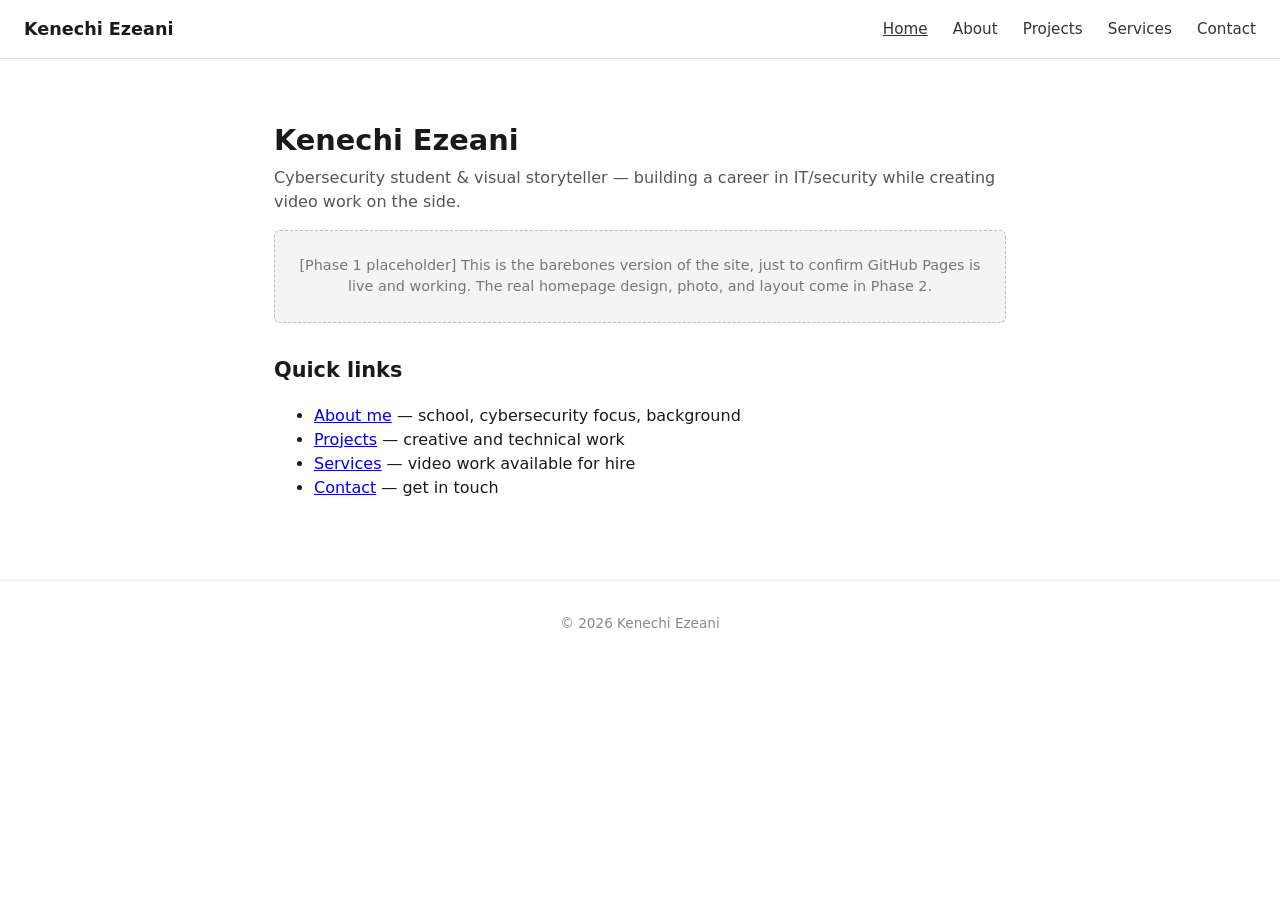
==== index.html @ f4463638 "Add files via upload" ====
<!DOCTYPE html>
<html lang="en">
<head>
<meta charset="UTF-8">
<meta name="viewport" content="width=device-width, initial-scale=1.0">
<title>Kenechi Ezeani</title>
<link rel="stylesheet" href="style.css">
</head>
<body>

<header>
  <a class="brand" href="index.html">Kenechi Ezeani</a>
  <nav>
    <a href="index.html" class="active">Home</a>
    <a href="about.html">About</a>
    <a href="projects.html">Projects</a>
    <a href="services.html">Services</a>
    <a href="contact.html">Contact</a>
  </nav>
</header>

<main>
  <h1>Kenechi Ezeani</h1>
  <p class="tagline">Cybersecurity student &amp; visual storyteller — building a career in IT/security while creating video work on the side.</p>

  <div class="placeholder">
    [Phase 1 placeholder] This is the barebones version of the site, just to confirm
    GitHub Pages is live and working. The real homepage design, photo, and layout
    come in Phase 2.
  </div>

  <h2>Quick links</h2>
  <ul>
    <li><a href="about.html">About me</a> — school, cybersecurity focus, background</li>
    <li><a href="projects.html">Projects</a> — creative and technical work</li>
    <li><a href="services.html">Services</a> — video work available for hire</li>
    <li><a href="contact.html">Contact</a> — get in touch</li>
  </ul>
</main>

<footer>
  &copy; 2026 Kenechi Ezeani
</footer>

</body>
</html>
---- style.css ----
/* PHASE 1 — barebones styling only.
   Just enough for a readable, working layout.
   The real visual design pass happens in Phase 2. */

* { box-sizing: border-box; }

body {
  font-family: system-ui, -apple-system, Segoe UI, Roboto, sans-serif;
  margin: 0;
  color: #1a1a1a;
  background: #ffffff;
  line-height: 1.5;
}

header {
  border-bottom: 1px solid #ddd;
  padding: 1rem 1.5rem;
  display: flex;
  justify-content: space-between;
  align-items: center;
  flex-wrap: wrap;
}

header .brand {
  font-weight: 600;
  font-size: 1.1rem;
  text-decoration: none;
  color: inherit;
}

nav a {
  margin-left: 1.25rem;
  text-decoration: none;
  color: #333;
  font-size: 0.95rem;
}

nav a:hover,
nav a.active {
  text-decoration: underline;
}

main {
  max-width: 780px;
  margin: 0 auto;
  padding: 2.5rem 1.5rem 4rem;
}

h1 { font-size: 1.8rem; margin-bottom: 0.25rem; }
h2 { font-size: 1.3rem; margin-top: 2rem; }
p.tagline { color: #555; margin-top: 0; }

.card {
  border: 1px solid #ddd;
  border-radius: 6px;
  padding: 1rem 1.25rem;
  margin-bottom: 1rem;
}

.placeholder {
  background: #f4f4f4;
  border: 1px dashed #bbb;
  color: #777;
  font-size: 0.9rem;
  padding: 1.5rem;
  text-align: center;
  border-radius: 6px;
}

form label {
  display: block;
  margin-top: 1rem;
  font-size: 0.9rem;
  color: #333;
}

form input,
form textarea {
  width: 100%;
  padding: 0.5rem;
  margin-top: 0.25rem;
  border: 1px solid #ccc;
  border-radius: 4px;
  font: inherit;
}

form button {
  margin-top: 1.25rem;
  padding: 0.6rem 1.2rem;
  border: none;
  background: #1a1a1a;
  color: #fff;
  border-radius: 4px;
  cursor: pointer;
}

footer {
  text-align: center;
  color: #888;
  font-size: 0.85rem;
  padding: 2rem 1rem;
  border-top: 1px solid #eee;
}
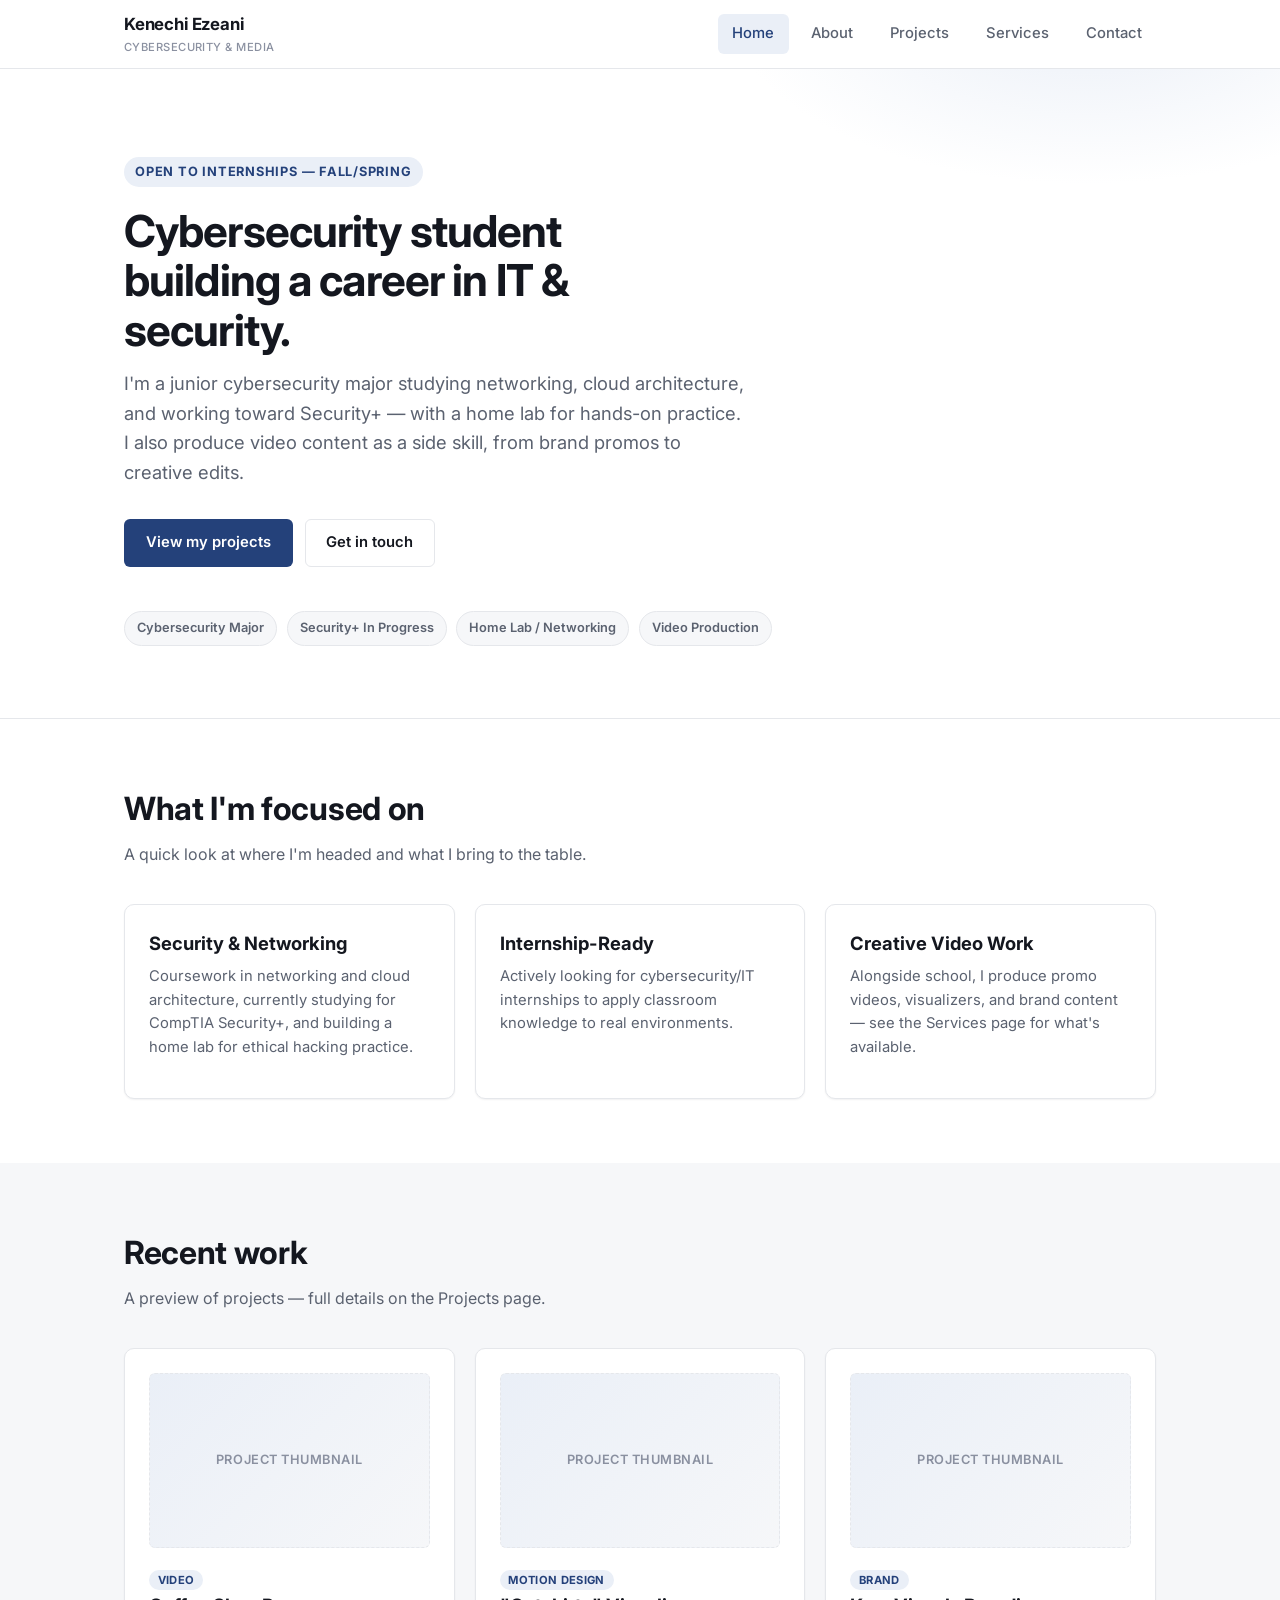
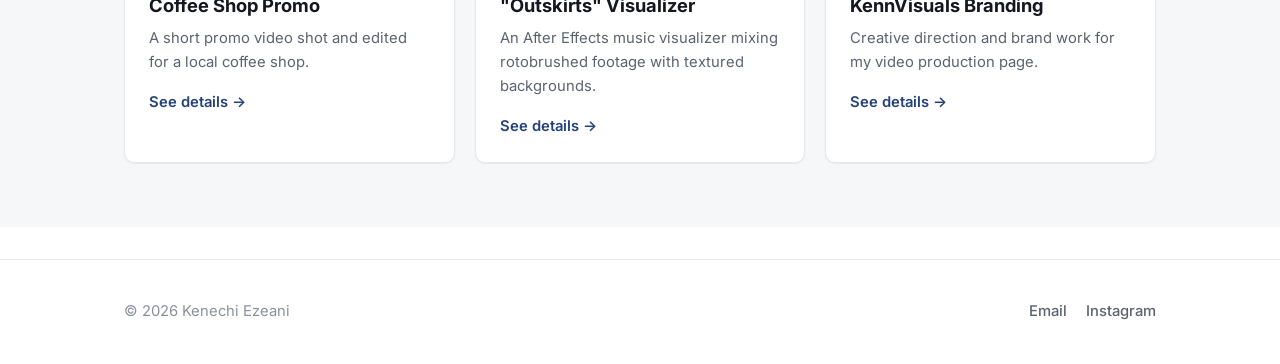
==== commit 663a66f8: "Add files via upload" ====
--- a/index.html
+++ b/index.html
@@ -3,44 +3,120 @@
 <head>
 <meta charset="UTF-8">
 <meta name="viewport" content="width=device-width, initial-scale=1.0">
-<title>Kenechi Ezeani</title>
+<title>Kenechi Ezeani — Cybersecurity Student &amp; Visual Storyteller</title>
+<meta name="description" content="Portfolio of Kenechi Ezeani — cybersecurity student pursuing Security+ and IT internships, with video production work on the side.">
+<link rel="preconnect" href="https://fonts.googleapis.com">
+<link rel="preconnect" href="https://fonts.gstatic.com" crossorigin>
+<link href="https://fonts.googleapis.com/css2?family=Inter:wght@400;500;600;700;800&display=swap" rel="stylesheet">
 <link rel="stylesheet" href="style.css">
 </head>
 <body>
 
-<header>
-  <a class="brand" href="index.html">Kenechi Ezeani</a>
-  <nav>
-    <a href="index.html" class="active">Home</a>
-    <a href="about.html">About</a>
-    <a href="projects.html">Projects</a>
-    <a href="services.html">Services</a>
-    <a href="contact.html">Contact</a>
-  </nav>
+<header class="site-header">
+  <div class="container">
+    <a class="brand" href="index.html">Kenechi Ezeani<small>Cybersecurity &amp; Media</small></a>
+    <button class="nav-toggle" aria-label="Toggle menu"><span></span></button>
+    <nav class="primary-nav">
+      <a href="index.html" class="active">Home</a>
+      <a href="about.html">About</a>
+      <a href="projects.html">Projects</a>
+      <a href="services.html">Services</a>
+      <a href="contact.html">Contact</a>
+    </nav>
+  </div>
 </header>
 
-<main>
-  <h1>Kenechi Ezeani</h1>
-  <p class="tagline">Cybersecurity student &amp; visual storyteller — building a career in IT/security while creating video work on the side.</p>
+<section class="hero">
+  <div class="container">
+    <span class="eyebrow">Open to internships — Fall/Spring</span>
+    <h1>Cybersecurity student building a career in IT &amp; security.</h1>
+    <p class="lede">
+      I'm a junior cybersecurity major studying networking, cloud architecture, and
+      working toward Security+ — with a home lab for hands-on practice. I also produce
+      video content as a side skill, from brand promos to creative edits.
+    </p>
+    <div class="cta-row">
+      <a class="btn btn-primary" href="projects.html">View my projects</a>
+      <a class="btn btn-secondary" href="contact.html">Get in touch</a>
+    </div>
+    <div class="badge-row">
+      <span class="badge">Cybersecurity Major</span>
+      <span class="badge">Security+ In Progress</span>
+      <span class="badge">Home Lab / Networking</span>
+      <span class="badge">Video Production</span>
+    </div>
+  </div>
+</section>
 
-  <div class="placeholder">
-    [Phase 1 placeholder] This is the barebones version of the site, just to confirm
-    GitHub Pages is live and working. The real homepage design, photo, and layout
-    come in Phase 2.
+<section class="block">
+  <div class="container">
+    <div class="section-heading">
+      <h2>What I'm focused on</h2>
+      <p>A quick look at where I'm headed and what I bring to the table.</p>
+    </div>
+    <div class="grid">
+      <div class="card">
+        <h3>Security &amp; Networking</h3>
+        <p>Coursework in networking and cloud architecture, currently studying for
+        CompTIA Security+, and building a home lab for ethical hacking practice.</p>
+      </div>
+      <div class="card">
+        <h3>Internship-Ready</h3>
+        <p>Actively looking for cybersecurity/IT internships to apply classroom
+        knowledge to real environments.</p>
+      </div>
+      <div class="card">
+        <h3>Creative Video Work</h3>
+        <p>Alongside school, I produce promo videos, visualizers, and brand content —
+        see the Services page for what's available.</p>
+      </div>
+    </div>
   </div>
+</section>
 
-  <h2>Quick links</h2>
-  <ul>
-    <li><a href="about.html">About me</a> — school, cybersecurity focus, background</li>
-    <li><a href="projects.html">Projects</a> — creative and technical work</li>
-    <li><a href="services.html">Services</a> — video work available for hire</li>
-    <li><a href="contact.html">Contact</a> — get in touch</li>
-  </ul>
-</main>
+<section class="block alt">
+  <div class="container">
+    <div class="section-heading">
+      <h2>Recent work</h2>
+      <p>A preview of projects — full details on the Projects page.</p>
+    </div>
+    <div class="grid">
+      <div class="card">
+        <div class="thumb">Project Thumbnail</div>
+        <span class="tag">Video</span>
+        <h3>Coffee Shop Promo</h3>
+        <p>A short promo video shot and edited for a local coffee shop.</p>
+        <a class="card-link" href="projects.html">See details →</a>
+      </div>
+      <div class="card">
+        <div class="thumb">Project Thumbnail</div>
+        <span class="tag">Motion Design</span>
+        <h3>"Outskirts" Visualizer</h3>
+        <p>An After Effects music visualizer mixing rotobrushed footage with
+        textured backgrounds.</p>
+        <a class="card-link" href="projects.html">See details →</a>
+      </div>
+      <div class="card">
+        <div class="thumb">Project Thumbnail</div>
+        <span class="tag">Brand</span>
+        <h3>KennVisuals Branding</h3>
+        <p>Creative direction and brand work for my video production page.</p>
+        <a class="card-link" href="projects.html">See details →</a>
+      </div>
+    </div>
+  </div>
+</section>
 
-<footer>
-  &copy; 2026 Kenechi Ezeani
+<footer class="site-footer">
+  <div class="container">
+    <p>&copy; 2026 Kenechi Ezeani</p>
+    <div class="footer-links">
+      <a href="mailto:kenechik06@gmail.com">Email</a>
+      <a href="#">Instagram</a>
+    </div>
+  </div>
 </footer>
 
+<script src="nav.js"></script>
 </body>
 </html>
--- a/style.css
+++ b/style.css
@@ -1,103 +1,515 @@
-/* PHASE 1 — barebones styling only.
-   Just enough for a readable, working layout.
-   The real visual design pass happens in Phase 2. */
+/* ============================================
+   Kenechi Ezeani — Portfolio
+   Phase 2: Visual design system
+   Clean, minimal, light, professional.
+   ============================================ */
+
+:root {
+  /* Color tokens */
+  --bg:            #ffffff;
+  --bg-alt:        #f6f7f9;
+  --bg-card:       #ffffff;
+  --border:        #e5e7eb;
+  --text:          #14171f;
+  --text-muted:    #5b6270;
+  --text-faint:    #8a90a0;
+  --accent:        #24417a;   /* deep slate blue */
+  --accent-hover:  #1a3054;
+  --accent-soft:   #eaeff7;   /* accent tint for badges/highlights */
+  --ring:          rgba(36, 65, 122, 0.35);
+
+  /* Type scale */
+  --font-body: "Inter", system-ui, -apple-system, "Segoe UI", Roboto, sans-serif;
+  --fs-xs:   0.8rem;
+  --fs-sm:   0.925rem;
+  --fs-base: 1rem;
+  --fs-lg:   1.15rem;
+  --fs-xl:   1.5rem;
+  --fs-2xl:  2rem;
+  --fs-3xl:  2.75rem;
+
+  /* Spacing / layout */
+  --maxw: 1080px;
+  --radius: 10px;
+  --radius-sm: 6px;
+  --shadow-sm: 0 1px 2px rgba(20, 23, 31, 0.06);
+  --shadow-md: 0 6px 20px rgba(20, 23, 31, 0.08);
+}
+
+@media (prefers-color-scheme: dark) {
+  /* Site is intentionally light-themed by design choice; keep it light
+     even in dark-mode browsers for brand consistency, but soften pure white. */
+  :root {
+    --bg: #ffffff;
+  }
+}
 
 * { box-sizing: border-box; }
 
+html { scroll-behavior: smooth; }
+
 body {
-  font-family: system-ui, -apple-system, Segoe UI, Roboto, sans-serif;
   margin: 0;
-  color: #1a1a1a;
-  background: #ffffff;
-  line-height: 1.5;
-}
-
-header {
-  border-bottom: 1px solid #ddd;
-  padding: 1rem 1.5rem;
-  display: flex;
+  font-family: var(--font-body);
+  background: var(--bg);
+  color: var(--text);
+  font-size: var(--fs-base);
+  line-height: 1.6;
+  -webkit-font-smoothing: antialiased;
+}
+
+img { max-width: 100%; display: block; }
+
+a { color: var(--accent); text-decoration: none; }
+a:hover { color: var(--accent-hover); }
+
+.container {
+  max-width: var(--maxw);
+  margin: 0 auto;
+  padding: 0 1.5rem;
+}
+
+/* ---------- Header / Nav ---------- */
+
+.site-header {
+  position: sticky;
+  top: 0;
+  z-index: 50;
+  background: rgba(255, 255, 255, 0.9);
+  backdrop-filter: saturate(180%) blur(8px);
+  border-bottom: 1px solid var(--border);
+}
+
+.site-header .container {
+  display: flex;
+  align-items: center;
   justify-content: space-between;
-  align-items: center;
+  height: 68px;
+}
+
+.brand {
+  font-weight: 700;
+  font-size: 1.05rem;
+  color: var(--text);
+  letter-spacing: -0.01em;
+}
+.brand:hover { color: var(--text); }
+
+.brand small {
+  display: block;
+  font-weight: 500;
+  font-size: 0.7rem;
+  color: var(--text-faint);
+  letter-spacing: 0.04em;
+  text-transform: uppercase;
+  margin-top: 1px;
+}
+
+nav.primary-nav {
+  display: flex;
+  align-items: center;
+  gap: 0.5rem;
+}
+
+nav.primary-nav a {
+  color: var(--text-muted);
+  font-size: var(--fs-sm);
+  font-weight: 500;
+  padding: 0.5rem 0.9rem;
+  border-radius: var(--radius-sm);
+}
+
+nav.primary-nav a:hover { color: var(--text); background: var(--bg-alt); }
+nav.primary-nav a.active { color: var(--accent); background: var(--accent-soft); }
+
+.nav-toggle {
+  display: none;
+  background: none;
+  border: 1px solid var(--border);
+  border-radius: var(--radius-sm);
+  width: 40px;
+  height: 40px;
+  align-items: center;
+  justify-content: center;
+  cursor: pointer;
+}
+.nav-toggle span,
+.nav-toggle span::before,
+.nav-toggle span::after {
+  content: "";
+  display: block;
+  width: 18px;
+  height: 2px;
+  background: var(--text);
+  position: relative;
+  transition: transform 0.2s ease;
+}
+.nav-toggle span::before { position: absolute; top: -6px; }
+.nav-toggle span::after { position: absolute; top: 6px; }
+
+@media (max-width: 720px) {
+  .nav-toggle { display: flex; }
+  nav.primary-nav {
+    position: absolute;
+    top: 68px;
+    left: 0;
+    right: 0;
+    background: var(--bg);
+    border-bottom: 1px solid var(--border);
+    flex-direction: column;
+    align-items: stretch;
+    padding: 0.5rem 1rem 1rem;
+    display: none;
+    box-shadow: var(--shadow-md);
+  }
+  nav.primary-nav.open { display: flex; }
+  nav.primary-nav a { padding: 0.7rem 0.5rem; border-bottom: 1px solid var(--border); border-radius: 0; }
+  nav.primary-nav a:last-child { border-bottom: none; }
+}
+
+/* ---------- Buttons ---------- */
+
+.btn {
+  display: inline-flex;
+  align-items: center;
+  gap: 0.4rem;
+  padding: 0.7rem 1.3rem;
+  border-radius: var(--radius-sm);
+  font-size: var(--fs-sm);
+  font-weight: 600;
+  border: 1px solid transparent;
+  cursor: pointer;
+  transition: background 0.15s ease, color 0.15s ease, border-color 0.15s ease;
+}
+
+.btn-primary {
+  background: var(--accent);
+  color: #fff;
+}
+.btn-primary:hover { background: var(--accent-hover); color: #fff; }
+
+.btn-secondary {
+  background: transparent;
+  color: var(--text);
+  border-color: var(--border);
+}
+.btn-secondary:hover { border-color: var(--accent); color: var(--accent); }
+
+/* ---------- Hero ---------- */
+
+.hero {
+  padding: 5.5rem 0 4.5rem;
+  border-bottom: 1px solid var(--border);
+  background:
+    radial-gradient(600px 300px at 85% -10%, var(--accent-soft), transparent 60%);
+}
+
+.eyebrow {
+  display: inline-block;
+  font-size: var(--fs-xs);
+  font-weight: 700;
+  letter-spacing: 0.06em;
+  text-transform: uppercase;
+  color: var(--accent);
+  background: var(--accent-soft);
+  padding: 0.3rem 0.7rem;
+  border-radius: 999px;
+  margin-bottom: 1.25rem;
+}
+
+.hero h1 {
+  font-size: var(--fs-3xl);
+  line-height: 1.12;
+  letter-spacing: -0.02em;
+  margin: 0 0 0.9rem;
+  max-width: 20ch;
+}
+
+.hero .lede {
+  font-size: var(--fs-lg);
+  color: var(--text-muted);
+  max-width: 52ch;
+  margin: 0 0 2rem;
+}
+
+.hero .cta-row {
+  display: flex;
+  gap: 0.75rem;
   flex-wrap: wrap;
-}
-
-header .brand {
+  margin-bottom: 2.75rem;
+}
+
+.badge-row {
+  display: flex;
+  gap: 0.6rem;
+  flex-wrap: wrap;
+}
+
+.badge {
+  font-size: var(--fs-xs);
   font-weight: 600;
-  font-size: 1.1rem;
-  text-decoration: none;
-  color: inherit;
-}
-
-nav a {
-  margin-left: 1.25rem;
-  text-decoration: none;
-  color: #333;
-  font-size: 0.95rem;
-}
-
-nav a:hover,
-nav a.active {
-  text-decoration: underline;
-}
-
-main {
-  max-width: 780px;
-  margin: 0 auto;
-  padding: 2.5rem 1.5rem 4rem;
-}
-
-h1 { font-size: 1.8rem; margin-bottom: 0.25rem; }
-h2 { font-size: 1.3rem; margin-top: 2rem; }
-p.tagline { color: #555; margin-top: 0; }
+  color: var(--text-muted);
+  background: var(--bg-alt);
+  border: 1px solid var(--border);
+  padding: 0.4rem 0.75rem;
+  border-radius: 999px;
+}
+
+/* ---------- Section shell ---------- */
+
+section.block {
+  padding: 4rem 0;
+}
+section.block.alt { background: var(--bg-alt); }
+
+.section-heading {
+  margin-bottom: 2.25rem;
+}
+.section-heading h2 {
+  font-size: var(--fs-2xl);
+  letter-spacing: -0.01em;
+  margin: 0 0 0.5rem;
+}
+.section-heading p {
+  color: var(--text-muted);
+  margin: 0;
+  max-width: 60ch;
+}
+
+/* ---------- Cards / grids ---------- */
+
+.grid {
+  display: grid;
+  gap: 1.25rem;
+  grid-template-columns: repeat(auto-fit, minmax(260px, 1fr));
+}
 
 .card {
-  border: 1px solid #ddd;
-  border-radius: 6px;
-  padding: 1rem 1.25rem;
-  margin-bottom: 1rem;
-}
-
-.placeholder {
-  background: #f4f4f4;
-  border: 1px dashed #bbb;
-  color: #777;
-  font-size: 0.9rem;
+  background: var(--bg-card);
+  border: 1px solid var(--border);
+  border-radius: var(--radius);
   padding: 1.5rem;
+  box-shadow: var(--shadow-sm);
+  transition: box-shadow 0.15s ease, transform 0.15s ease;
+}
+.card:hover { box-shadow: var(--shadow-md); transform: translateY(-2px); }
+
+.card .thumb {
+  aspect-ratio: 16 / 10;
+  border-radius: var(--radius-sm);
+  background: linear-gradient(135deg, var(--accent-soft), var(--bg-alt));
+  display: flex;
+  align-items: center;
+  justify-content: center;
+  color: var(--text-faint);
+  font-size: var(--fs-xs);
+  font-weight: 600;
+  text-transform: uppercase;
+  letter-spacing: 0.04em;
+  margin-bottom: 1.1rem;
+  border: 1px dashed var(--border);
+}
+
+.card h3 { margin: 0 0 0.4rem; font-size: var(--fs-lg); }
+.card p { margin: 0 0 0.9rem; color: var(--text-muted); font-size: var(--fs-sm); }
+
+.tag-row { display: flex; gap: 0.4rem; flex-wrap: wrap; margin-bottom: 0.9rem; }
+.tag {
+  font-size: 0.7rem;
+  font-weight: 700;
+  text-transform: uppercase;
+  letter-spacing: 0.03em;
+  color: var(--accent);
+  background: var(--accent-soft);
+  padding: 0.2rem 0.55rem;
+  border-radius: 999px;
+}
+
+.card .card-link {
+  font-size: var(--fs-sm);
+  font-weight: 600;
+}
+
+/* ---------- About page ---------- */
+
+.about-layout {
+  display: grid;
+  grid-template-columns: 240px 1fr;
+  gap: 3rem;
+  align-items: start;
+}
+@media (max-width: 720px) {
+  .about-layout { grid-template-columns: 1fr; }
+}
+
+.avatar-placeholder {
+  aspect-ratio: 1;
+  width: 100%;
+  border-radius: var(--radius);
+  background: var(--bg-alt);
+  border: 1px dashed var(--border);
+  display: flex;
+  align-items: center;
+  justify-content: center;
+  color: var(--text-faint);
+  font-size: var(--fs-xs);
+  font-weight: 600;
   text-align: center;
-  border-radius: 6px;
-}
-
-form label {
+  padding: 1rem;
+}
+
+.about-content h2 {
+  font-size: var(--fs-xl);
+  margin-top: 2rem;
+}
+.about-content h2:first-child { margin-top: 0; }
+.about-content p { color: var(--text-muted); }
+
+.skills-list {
+  display: flex;
+  flex-wrap: wrap;
+  gap: 0.5rem;
+  list-style: none;
+  padding: 0;
+  margin: 0.5rem 0 0;
+}
+.skills-list li {
+  font-size: var(--fs-sm);
+  background: var(--bg-alt);
+  border: 1px solid var(--border);
+  padding: 0.35rem 0.8rem;
+  border-radius: 999px;
+  color: var(--text);
+}
+
+/* ---------- Services ---------- */
+
+.service-card .price {
+  font-size: var(--fs-sm);
+  font-weight: 700;
+  color: var(--accent);
+  margin-bottom: 0.6rem;
   display: block;
-  margin-top: 1rem;
-  font-size: 0.9rem;
-  color: #333;
-}
-
-form input,
-form textarea {
+}
+
+/* ---------- Contact ---------- */
+
+.contact-layout {
+  display: grid;
+  grid-template-columns: 1fr 1.2fr;
+  gap: 3rem;
+}
+@media (max-width: 780px) {
+  .contact-layout { grid-template-columns: 1fr; }
+}
+
+.contact-method {
+  display: flex;
+  align-items: center;
+  gap: 0.8rem;
+  padding: 0.9rem 0;
+  border-bottom: 1px solid var(--border);
+}
+.contact-method:last-child { border-bottom: none; }
+
+.contact-icon {
+  width: 38px;
+  height: 38px;
+  border-radius: 999px;
+  background: var(--accent-soft);
+  color: var(--accent);
+  display: flex;
+  align-items: center;
+  justify-content: center;
+  font-weight: 700;
+  font-size: var(--fs-sm);
+  flex-shrink: 0;
+}
+
+.contact-method .label {
+  font-size: var(--fs-xs);
+  color: var(--text-faint);
+  text-transform: uppercase;
+  letter-spacing: 0.04em;
+  font-weight: 700;
+  margin: 0 0 0.1rem;
+}
+.contact-method .value { font-weight: 600; }
+
+form.contact-form {
+  background: var(--bg-card);
+  border: 1px solid var(--border);
+  border-radius: var(--radius);
+  padding: 1.75rem;
+  box-shadow: var(--shadow-sm);
+}
+
+form.contact-form label {
+  display: block;
+  font-size: var(--fs-sm);
+  font-weight: 600;
+  margin-top: 1.1rem;
+}
+form.contact-form label:first-child { margin-top: 0; }
+
+form.contact-form input,
+form.contact-form textarea {
   width: 100%;
-  padding: 0.5rem;
-  margin-top: 0.25rem;
-  border: 1px solid #ccc;
-  border-radius: 4px;
+  padding: 0.65rem 0.8rem;
+  margin-top: 0.4rem;
+  border: 1px solid var(--border);
+  border-radius: var(--radius-sm);
   font: inherit;
-}
-
-form button {
-  margin-top: 1.25rem;
-  padding: 0.6rem 1.2rem;
-  border: none;
-  background: #1a1a1a;
-  color: #fff;
-  border-radius: 4px;
-  cursor: pointer;
-}
-
-footer {
-  text-align: center;
-  color: #888;
-  font-size: 0.85rem;
-  padding: 2rem 1rem;
-  border-top: 1px solid #eee;
-}
+  font-size: var(--fs-sm);
+  background: var(--bg);
+  color: var(--text);
+}
+form.contact-form input:focus,
+form.contact-form textarea:focus {
+  outline: none;
+  border-color: var(--accent);
+  box-shadow: 0 0 0 3px var(--ring);
+}
+
+form.contact-form button { margin-top: 1.5rem; width: 100%; justify-content: center; }
+
+/* ---------- Placeholder callouts (Phase 1/2 notes) ---------- */
+
+.dev-note {
+  background: #fff8e6;
+  border: 1px dashed #e3c25a;
+  color: #7a5c00;
+  font-size: var(--fs-xs);
+  padding: 0.8rem 1rem;
+  border-radius: var(--radius-sm);
+  margin-bottom: 2rem;
+}
+
+/* ---------- Footer ---------- */
+
+footer.site-footer {
+  border-top: 1px solid var(--border);
+  padding: 2.5rem 0;
+  margin-top: 2rem;
+}
+footer.site-footer .container {
+  display: flex;
+  justify-content: space-between;
+  align-items: center;
+  flex-wrap: wrap;
+  gap: 1rem;
+}
+footer.site-footer p {
+  margin: 0;
+  color: var(--text-faint);
+  font-size: var(--fs-sm);
+}
+footer.site-footer .footer-links {
+  display: flex;
+  gap: 1.2rem;
+}
+footer.site-footer .footer-links a {
+  color: var(--text-muted);
+  font-size: var(--fs-sm);
+  font-weight: 500;
+}
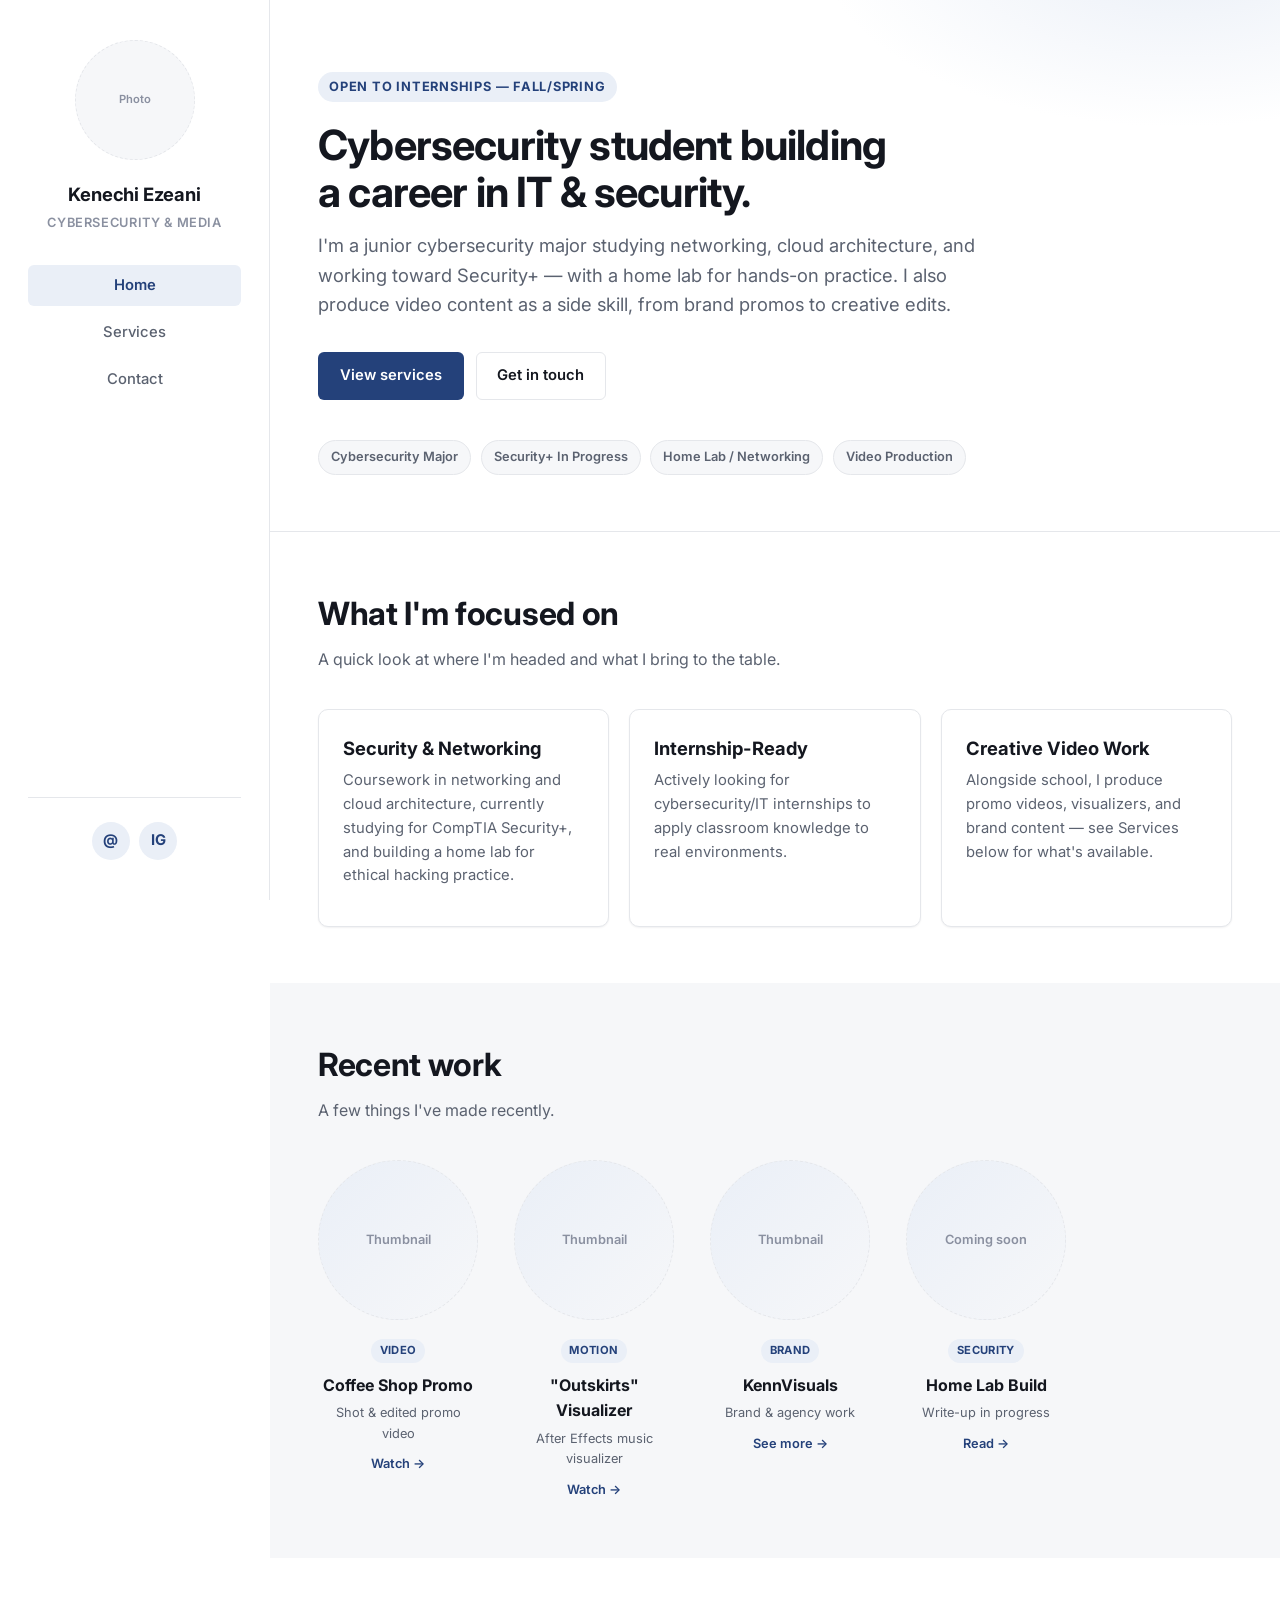
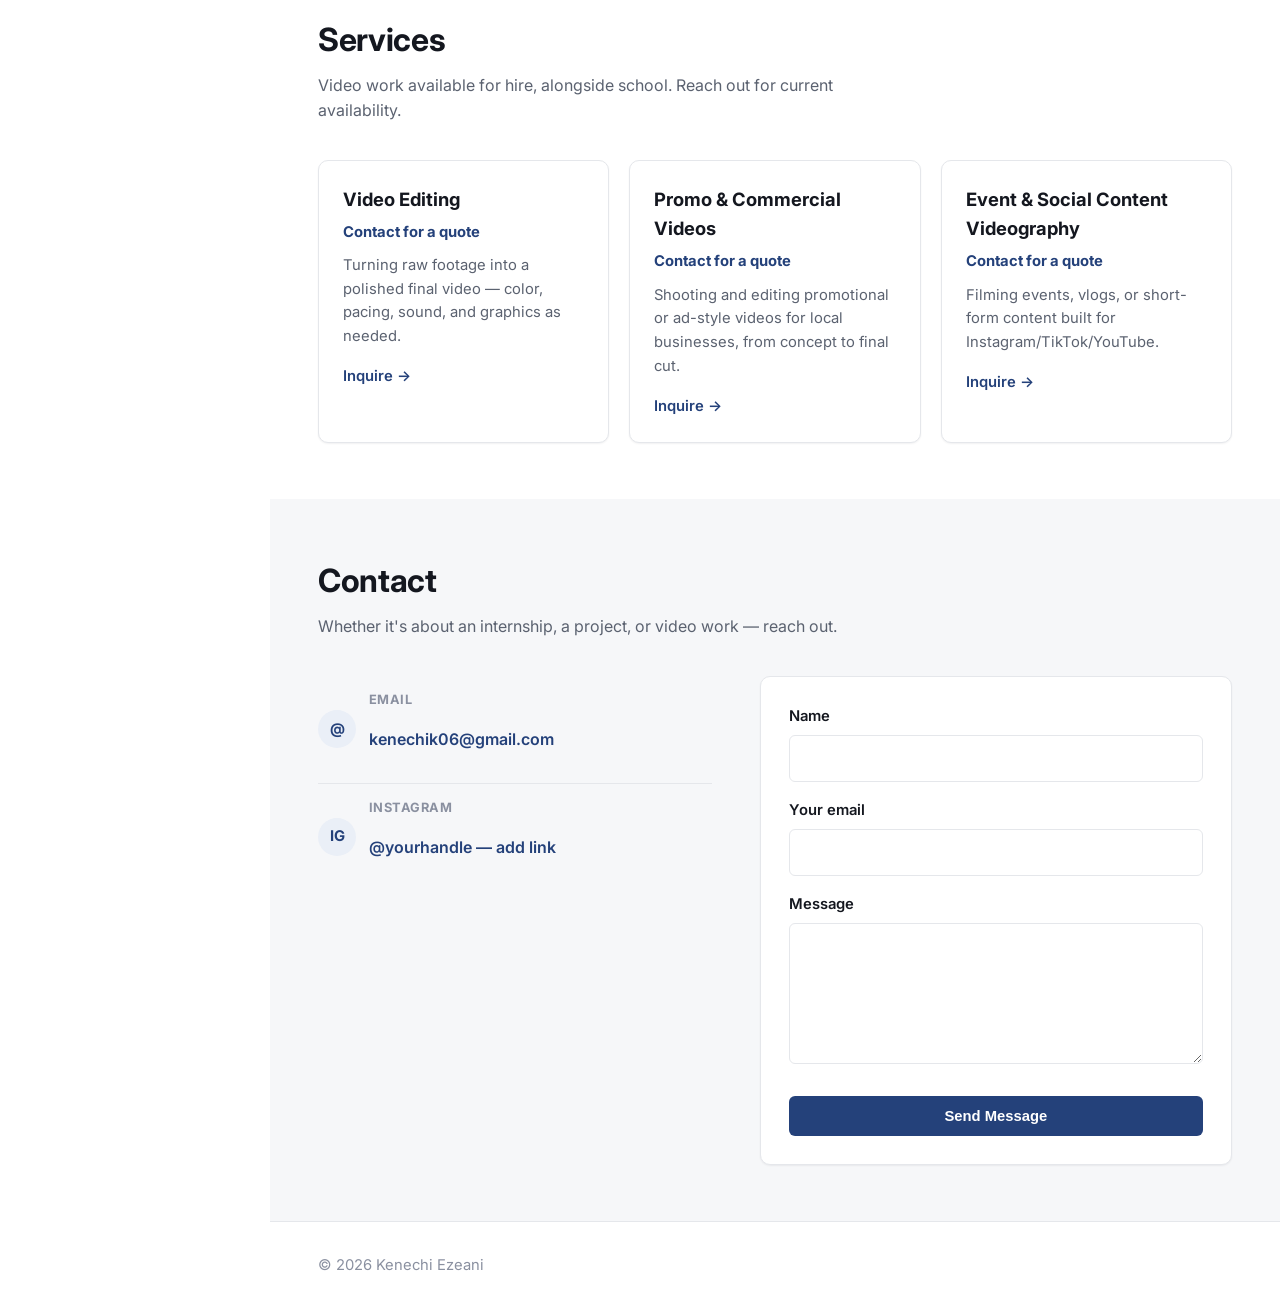
==== commit ce3225df: "Add files via upload" ====
--- a/index.html
+++ b/index.html
@@ -12,110 +12,185 @@
 </head>
 <body>
 
-<header class="site-header">
-  <div class="container">
-    <a class="brand" href="index.html">Kenechi Ezeani<small>Cybersecurity &amp; Media</small></a>
-    <button class="nav-toggle" aria-label="Toggle menu"><span></span></button>
-    <nav class="primary-nav">
-      <a href="index.html" class="active">Home</a>
-      <a href="about.html">About</a>
-      <a href="projects.html">Projects</a>
-      <a href="services.html">Services</a>
-      <a href="contact.html">Contact</a>
+<div class="page">
+
+  <aside class="sidebar">
+    <div class="avatar-circle">Photo</div>
+    <h1 class="side-name">Kenechi Ezeani</h1>
+    <p class="side-tagline">Cybersecurity &amp; Media</p>
+    <nav class="side-nav">
+      <a href="#home" class="active">Home</a>
+      <a href="#services">Services</a>
+      <a href="#contact">Contact</a>
     </nav>
-  </div>
-</header>
+    <div class="side-social">
+      <a href="mailto:kenechik06@gmail.com" title="Email">@</a>
+      <a href="#" title="Instagram">IG</a>
+    </div>
+  </aside>
 
-<section class="hero">
-  <div class="container">
-    <span class="eyebrow">Open to internships — Fall/Spring</span>
-    <h1>Cybersecurity student building a career in IT &amp; security.</h1>
-    <p class="lede">
-      I'm a junior cybersecurity major studying networking, cloud architecture, and
-      working toward Security+ — with a home lab for hands-on practice. I also produce
-      video content as a side skill, from brand promos to creative edits.
-    </p>
-    <div class="cta-row">
-      <a class="btn btn-primary" href="projects.html">View my projects</a>
-      <a class="btn btn-secondary" href="contact.html">Get in touch</a>
-    </div>
-    <div class="badge-row">
-      <span class="badge">Cybersecurity Major</span>
-      <span class="badge">Security+ In Progress</span>
-      <span class="badge">Home Lab / Networking</span>
-      <span class="badge">Video Production</span>
-    </div>
-  </div>
-</section>
+  <main class="content">
 
-<section class="block">
-  <div class="container">
-    <div class="section-heading">
-      <h2>What I'm focused on</h2>
-      <p>A quick look at where I'm headed and what I bring to the table.</p>
-    </div>
-    <div class="grid">
-      <div class="card">
-        <h3>Security &amp; Networking</h3>
-        <p>Coursework in networking and cloud architecture, currently studying for
-        CompTIA Security+, and building a home lab for ethical hacking practice.</p>
+    <section id="home" class="hero">
+      <span class="eyebrow">Open to internships — Fall/Spring</span>
+      <h1>Cybersecurity student building a career in IT &amp; security.</h1>
+      <p class="lede">
+        I'm a junior cybersecurity major studying networking, cloud architecture, and
+        working toward Security+ — with a home lab for hands-on practice. I also produce
+        video content as a side skill, from brand promos to creative edits.
+      </p>
+      <div class="cta-row">
+        <a class="btn btn-primary" href="#services">View services</a>
+        <a class="btn btn-secondary" href="#contact">Get in touch</a>
       </div>
-      <div class="card">
-        <h3>Internship-Ready</h3>
-        <p>Actively looking for cybersecurity/IT internships to apply classroom
-        knowledge to real environments.</p>
+      <div class="badge-row">
+        <span class="badge">Cybersecurity Major</span>
+        <span class="badge">Security+ In Progress</span>
+        <span class="badge">Home Lab / Networking</span>
+        <span class="badge">Video Production</span>
       </div>
-      <div class="card">
-        <h3>Creative Video Work</h3>
-        <p>Alongside school, I produce promo videos, visualizers, and brand content —
-        see the Services page for what's available.</p>
+    </section>
+
+    <section class="block">
+      <div class="section-heading">
+        <h2>What I'm focused on</h2>
+        <p>A quick look at where I'm headed and what I bring to the table.</p>
       </div>
-    </div>
-  </div>
-</section>
+      <div class="grid">
+        <div class="card">
+          <h3>Security &amp; Networking</h3>
+          <p>Coursework in networking and cloud architecture, currently studying for
+          CompTIA Security+, and building a home lab for ethical hacking practice.</p>
+        </div>
+        <div class="card">
+          <h3>Internship-Ready</h3>
+          <p>Actively looking for cybersecurity/IT internships to apply classroom
+          knowledge to real environments.</p>
+        </div>
+        <div class="card">
+          <h3>Creative Video Work</h3>
+          <p>Alongside school, I produce promo videos, visualizers, and brand content —
+          see Services below for what's available.</p>
+        </div>
+      </div>
+    </section>
 
-<section class="block alt">
-  <div class="container">
-    <div class="section-heading">
-      <h2>Recent work</h2>
-      <p>A preview of projects — full details on the Projects page.</p>
-    </div>
-    <div class="grid">
-      <div class="card">
-        <div class="thumb">Project Thumbnail</div>
-        <span class="tag">Video</span>
-        <h3>Coffee Shop Promo</h3>
-        <p>A short promo video shot and edited for a local coffee shop.</p>
-        <a class="card-link" href="projects.html">See details →</a>
+    <section class="block alt">
+      <div class="section-heading">
+        <h2>Recent work</h2>
+        <p>A few things I've made recently.</p>
       </div>
-      <div class="card">
-        <div class="thumb">Project Thumbnail</div>
-        <span class="tag">Motion Design</span>
-        <h3>"Outskirts" Visualizer</h3>
-        <p>An After Effects music visualizer mixing rotobrushed footage with
-        textured backgrounds.</p>
-        <a class="card-link" href="projects.html">See details →</a>
+      <div class="bubble-grid">
+        <div class="bubble">
+          <div class="circle">Thumbnail</div>
+          <span class="tag">Video</span>
+          <h3>Coffee Shop Promo</h3>
+          <p>Shot &amp; edited promo video</p>
+          <a class="card-link" href="#">Watch →</a>
+        </div>
+        <div class="bubble">
+          <div class="circle">Thumbnail</div>
+          <span class="tag">Motion</span>
+          <h3>"Outskirts" Visualizer</h3>
+          <p>After Effects music visualizer</p>
+          <a class="card-link" href="#">Watch →</a>
+        </div>
+        <div class="bubble">
+          <div class="circle">Thumbnail</div>
+          <span class="tag">Brand</span>
+          <h3>KennVisuals</h3>
+          <p>Brand &amp; agency work</p>
+          <a class="card-link" href="#">See more →</a>
+        </div>
+        <div class="bubble">
+          <div class="circle">Coming soon</div>
+          <span class="tag">Security</span>
+          <h3>Home Lab Build</h3>
+          <p>Write-up in progress</p>
+          <a class="card-link" href="#">Read →</a>
+        </div>
       </div>
-      <div class="card">
-        <div class="thumb">Project Thumbnail</div>
-        <span class="tag">Brand</span>
-        <h3>KennVisuals Branding</h3>
-        <p>Creative direction and brand work for my video production page.</p>
-        <a class="card-link" href="projects.html">See details →</a>
+    </section>
+
+    <section id="services" class="block">
+      <div class="section-heading">
+        <h2>Services</h2>
+        <p>Video work available for hire, alongside school. Reach out for current
+        availability.</p>
       </div>
-    </div>
-  </div>
-</section>
+      <div class="grid">
+        <div class="card service-card">
+          <h3>Video Editing</h3>
+          <span class="price">Contact for a quote</span>
+          <p>Turning raw footage into a polished final video — color, pacing, sound,
+          and graphics as needed.</p>
+          <a class="card-link" href="#contact">Inquire →</a>
+        </div>
+        <div class="card service-card">
+          <h3>Promo &amp; Commercial Videos</h3>
+          <span class="price">Contact for a quote</span>
+          <p>Shooting and editing promotional or ad-style videos for local
+          businesses, from concept to final cut.</p>
+          <a class="card-link" href="#contact">Inquire →</a>
+        </div>
+        <div class="card service-card">
+          <h3>Event &amp; Social Content Videography</h3>
+          <span class="price">Contact for a quote</span>
+          <p>Filming events, vlogs, or short-form content built for
+          Instagram/TikTok/YouTube.</p>
+          <a class="card-link" href="#contact">Inquire →</a>
+        </div>
+      </div>
+    </section>
 
-<footer class="site-footer">
-  <div class="container">
-    <p>&copy; 2026 Kenechi Ezeani</p>
-    <div class="footer-links">
-      <a href="mailto:kenechik06@gmail.com">Email</a>
-      <a href="#">Instagram</a>
-    </div>
-  </div>
-</footer>
+    <section id="contact" class="block alt">
+      <div class="section-heading">
+        <h2>Contact</h2>
+        <p>Whether it's about an internship, a project, or video work — reach out.</p>
+      </div>
+      <div class="contact-layout">
+        <div>
+          <div class="contact-method">
+            <div class="contact-icon">@</div>
+            <div>
+              <p class="label">Email</p>
+              <p class="value"><a href="mailto:kenechik06@gmail.com">kenechik06@gmail.com</a></p>
+            </div>
+          </div>
+          <div class="contact-method">
+            <div class="contact-icon">IG</div>
+            <div>
+              <p class="label">Instagram</p>
+              <p class="value"><a href="#">@yourhandle — add link</a></p>
+            </div>
+          </div>
+        </div>
+
+        <!--
+          Phase 3 note: replace the form "action" below with your real Formspree
+          endpoint once you've created one at formspree.io.
+        -->
+        <form class="contact-form" action="https://formspree.io/f/REPLACE_WITH_YOUR_FORM_ID" method="POST">
+          <label for="name">Name</label>
+          <input type="text" id="name" name="name" required>
+
+          <label for="email">Your email</label>
+          <input type="email" id="email" name="_replyto" required>
+
+          <label for="message">Message</label>
+          <textarea id="message" name="message" rows="5" required></textarea>
+
+          <button class="btn btn-primary" type="submit">Send Message</button>
+        </form>
+      </div>
+    </section>
+
+    <footer class="site-footer">
+      <p>&copy; 2026 Kenechi Ezeani</p>
+    </footer>
+
+  </main>
+</div>
 
 <script src="nav.js"></script>
 </body>
--- a/style.css
+++ b/style.css
@@ -1,11 +1,9 @@
 /* ============================================
    Kenechi Ezeani — Portfolio
-   Phase 2: Visual design system
-   Clean, minimal, light, professional.
+   Phase 3: Sidebar layout, single page, bubble work grid
    ============================================ */
 
 :root {
-  /* Color tokens */
   --bg:            #ffffff;
   --bg-alt:        #f6f7f9;
   --bg-card:       #ffffff;
@@ -13,12 +11,11 @@
   --text:          #14171f;
   --text-muted:    #5b6270;
   --text-faint:    #8a90a0;
-  --accent:        #24417a;   /* deep slate blue */
+  --accent:        #24417a;
   --accent-hover:  #1a3054;
-  --accent-soft:   #eaeff7;   /* accent tint for badges/highlights */
+  --accent-soft:   #eaeff7;
   --ring:          rgba(36, 65, 122, 0.35);
 
-  /* Type scale */
   --font-body: "Inter", system-ui, -apple-system, "Segoe UI", Roboto, sans-serif;
   --fs-xs:   0.8rem;
   --fs-sm:   0.925rem;
@@ -26,26 +23,16 @@
   --fs-lg:   1.15rem;
   --fs-xl:   1.5rem;
   --fs-2xl:  2rem;
-  --fs-3xl:  2.75rem;
-
-  /* Spacing / layout */
-  --maxw: 1080px;
+  --fs-3xl:  2.6rem;
+
+  --sidebar-w: 270px;
   --radius: 10px;
   --radius-sm: 6px;
   --shadow-sm: 0 1px 2px rgba(20, 23, 31, 0.06);
   --shadow-md: 0 6px 20px rgba(20, 23, 31, 0.08);
 }
 
-@media (prefers-color-scheme: dark) {
-  /* Site is intentionally light-themed by design choice; keep it light
-     even in dark-mode browsers for brand consistency, but soften pure white. */
-  :root {
-    --bg: #ffffff;
-  }
-}
-
 * { box-sizing: border-box; }
-
 html { scroll-behavior: smooth; }
 
 body {
@@ -59,112 +46,137 @@
 }
 
 img { max-width: 100%; display: block; }
-
 a { color: var(--accent); text-decoration: none; }
 a:hover { color: var(--accent-hover); }
 
-.container {
-  max-width: var(--maxw);
-  margin: 0 auto;
-  padding: 0 1.5rem;
-}
-
-/* ---------- Header / Nav ---------- */
-
-.site-header {
+/* ---------- Page layout: sidebar + content ---------- */
+
+.page {
+  display: flex;
+  align-items: flex-start;
+  min-height: 100vh;
+}
+
+.sidebar {
+  width: var(--sidebar-w);
+  flex-shrink: 0;
+  height: 100vh;
   position: sticky;
   top: 0;
-  z-index: 50;
-  background: rgba(255, 255, 255, 0.9);
-  backdrop-filter: saturate(180%) blur(8px);
-  border-bottom: 1px solid var(--border);
-}
-
-.site-header .container {
-  display: flex;
-  align-items: center;
-  justify-content: space-between;
-  height: 68px;
-}
-
-.brand {
+  border-right: 1px solid var(--border);
+  padding: 2.5rem 1.75rem;
+  display: flex;
+  flex-direction: column;
+  align-items: center;
+  text-align: center;
+}
+
+.avatar-circle {
+  width: 120px;
+  height: 120px;
+  border-radius: 50%;
+  background: var(--bg-alt);
+  border: 1px dashed var(--border);
+  display: flex;
+  align-items: center;
+  justify-content: center;
+  color: var(--text-faint);
+  font-size: 0.7rem;
+  font-weight: 600;
+  text-align: center;
+  padding: 0.75rem;
+  margin-bottom: 1.25rem;
+  overflow: hidden;
+}
+.avatar-circle img { width: 100%; height: 100%; object-fit: cover; border-radius: 50%; }
+
+.side-name {
+  font-size: 1.15rem;
   font-weight: 700;
-  font-size: 1.05rem;
-  color: var(--text);
+  margin: 0 0 0.2rem;
   letter-spacing: -0.01em;
 }
-.brand:hover { color: var(--text); }
-
-.brand small {
-  display: block;
+
+.side-tagline {
+  font-size: var(--fs-xs);
+  color: var(--text-faint);
+  text-transform: uppercase;
+  letter-spacing: 0.05em;
+  font-weight: 600;
+  margin: 0 0 2rem;
+}
+
+.side-nav {
+  display: flex;
+  flex-direction: column;
+  gap: 0.35rem;
+  width: 100%;
+  margin-bottom: auto;
+}
+
+.side-nav a {
+  color: var(--text-muted);
   font-weight: 500;
-  font-size: 0.7rem;
-  color: var(--text-faint);
-  letter-spacing: 0.04em;
-  text-transform: uppercase;
-  margin-top: 1px;
-}
-
-nav.primary-nav {
-  display: flex;
-  align-items: center;
-  gap: 0.5rem;
-}
-
-nav.primary-nav a {
-  color: var(--text-muted);
   font-size: var(--fs-sm);
-  font-weight: 500;
-  padding: 0.5rem 0.9rem;
+  padding: 0.55rem 0.9rem;
   border-radius: var(--radius-sm);
 }
-
-nav.primary-nav a:hover { color: var(--text); background: var(--bg-alt); }
-nav.primary-nav a.active { color: var(--accent); background: var(--accent-soft); }
-
-.nav-toggle {
-  display: none;
-  background: none;
-  border: 1px solid var(--border);
-  border-radius: var(--radius-sm);
-  width: 40px;
-  height: 40px;
-  align-items: center;
+.side-nav a:hover { color: var(--text); background: var(--bg-alt); }
+.side-nav a.active { color: var(--accent); background: var(--accent-soft); font-weight: 600; }
+
+.side-social {
+  display: flex;
+  gap: 0.6rem;
+  margin-top: 2rem;
+  padding-top: 1.5rem;
+  border-top: 1px solid var(--border);
+  width: 100%;
   justify-content: center;
-  cursor: pointer;
-}
-.nav-toggle span,
-.nav-toggle span::before,
-.nav-toggle span::after {
-  content: "";
-  display: block;
-  width: 18px;
-  height: 2px;
-  background: var(--text);
-  position: relative;
-  transition: transform 0.2s ease;
-}
-.nav-toggle span::before { position: absolute; top: -6px; }
-.nav-toggle span::after { position: absolute; top: 6px; }
-
-@media (max-width: 720px) {
-  .nav-toggle { display: flex; }
-  nav.primary-nav {
-    position: absolute;
-    top: 68px;
-    left: 0;
-    right: 0;
-    background: var(--bg);
-    border-bottom: 1px solid var(--border);
-    flex-direction: column;
-    align-items: stretch;
-    padding: 0.5rem 1rem 1rem;
-    display: none;
-    box-shadow: var(--shadow-md);
+}
+
+.side-social a {
+  width: 38px;
+  height: 38px;
+  border-radius: 50%;
+  background: var(--accent-soft);
+  color: var(--accent);
+  display: flex;
+  align-items: center;
+  justify-content: center;
+  font-weight: 700;
+  font-size: var(--fs-sm);
+}
+.side-social a:hover { background: var(--accent); color: #fff; }
+
+.content {
+  flex: 1;
+  min-width: 0;
+}
+
+@media (max-width: 860px) {
+  .page { flex-direction: column; }
+  .sidebar {
+    width: 100%;
+    height: auto;
+    position: relative;
+    top: auto;
+    flex-direction: row;
+    flex-wrap: wrap;
+    justify-content: center;
+    padding: 1.5rem 1.25rem;
+    text-align: left;
+    gap: 0 1rem;
   }
-  nav.primary-nav.open { display: flex; }
-  nav.primary-nav a { padding: 0.7rem 0.5rem; border-bottom: 1px solid var(--border); border-radius: 0; }
-  nav.primary-nav a:last-child { border-bottom: none; }
+  .avatar-circle { width: 56px; height: 56px; margin-bottom: 0; font-size: 0.55rem; }
+  .side-name, .side-tagline { text-align: left; }
+  .side-tagline { margin-bottom: 0; }
+  .side-nav {
+    width: 100%;
+    flex-direction: row;
+    justify-content: center;
+    margin: 1rem 0 0;
+  }
+  .side-social { margin-top: 1rem; padding-top: 1rem; width: 100%; }
 }
 
 /* ---------- Buttons ---------- */
@@ -181,27 +193,18 @@
   cursor: pointer;
   transition: background 0.15s ease, color 0.15s ease, border-color 0.15s ease;
 }
-
-.btn-primary {
-  background: var(--accent);
-  color: #fff;
-}
+.btn-primary { background: var(--accent); color: #fff; }
 .btn-primary:hover { background: var(--accent-hover); color: #fff; }
-
-.btn-secondary {
-  background: transparent;
-  color: var(--text);
-  border-color: var(--border);
-}
+.btn-secondary { background: transparent; color: var(--text); border-color: var(--border); }
 .btn-secondary:hover { border-color: var(--accent); color: var(--accent); }
 
 /* ---------- Hero ---------- */
 
 .hero {
-  padding: 5.5rem 0 4.5rem;
+  padding: 4.5rem 3rem 3.5rem;
   border-bottom: 1px solid var(--border);
-  background:
-    radial-gradient(600px 300px at 85% -10%, var(--accent-soft), transparent 60%);
+  background: radial-gradient(600px 300px at 90% -10%, var(--accent-soft), transparent 60%);
+  scroll-margin-top: 1rem;
 }
 
 .eyebrow {
@@ -219,32 +222,22 @@
 
 .hero h1 {
   font-size: var(--fs-3xl);
-  line-height: 1.12;
+  line-height: 1.14;
   letter-spacing: -0.02em;
   margin: 0 0 0.9rem;
-  max-width: 20ch;
+  max-width: 22ch;
 }
 
 .hero .lede {
   font-size: var(--fs-lg);
   color: var(--text-muted);
-  max-width: 52ch;
+  max-width: 55ch;
   margin: 0 0 2rem;
 }
 
-.hero .cta-row {
-  display: flex;
-  gap: 0.75rem;
-  flex-wrap: wrap;
-  margin-bottom: 2.75rem;
-}
-
-.badge-row {
-  display: flex;
-  gap: 0.6rem;
-  flex-wrap: wrap;
-}
-
+.hero .cta-row { display: flex; gap: 0.75rem; flex-wrap: wrap; margin-bottom: 2.5rem; }
+
+.badge-row { display: flex; gap: 0.6rem; flex-wrap: wrap; }
 .badge {
   font-size: var(--fs-xs);
   font-weight: 600;
@@ -257,31 +250,24 @@
 
 /* ---------- Section shell ---------- */
 
-section.block {
-  padding: 4rem 0;
-}
+section.block { padding: 3.5rem 3rem; scroll-margin-top: 1rem; }
 section.block.alt { background: var(--bg-alt); }
 
-.section-heading {
-  margin-bottom: 2.25rem;
-}
-.section-heading h2 {
-  font-size: var(--fs-2xl);
-  letter-spacing: -0.01em;
-  margin: 0 0 0.5rem;
-}
-.section-heading p {
-  color: var(--text-muted);
-  margin: 0;
-  max-width: 60ch;
-}
-
-/* ---------- Cards / grids ---------- */
+@media (max-width: 600px) {
+  .hero { padding: 3rem 1.25rem 2.5rem; }
+  section.block { padding: 2.5rem 1.25rem; }
+}
+
+.section-heading { margin-bottom: 2.25rem; }
+.section-heading h2 { font-size: var(--fs-2xl); letter-spacing: -0.01em; margin: 0 0 0.5rem; }
+.section-heading p { color: var(--text-muted); margin: 0; max-width: 60ch; }
+
+/* ---------- Focus cards ---------- */
 
 .grid {
   display: grid;
   gap: 1.25rem;
-  grid-template-columns: repeat(auto-fit, minmax(260px, 1fr));
+  grid-template-columns: repeat(auto-fit, minmax(240px, 1fr));
 }
 
 .card {
@@ -293,28 +279,12 @@
   transition: box-shadow 0.15s ease, transform 0.15s ease;
 }
 .card:hover { box-shadow: var(--shadow-md); transform: translateY(-2px); }
-
-.card .thumb {
-  aspect-ratio: 16 / 10;
-  border-radius: var(--radius-sm);
-  background: linear-gradient(135deg, var(--accent-soft), var(--bg-alt));
-  display: flex;
-  align-items: center;
-  justify-content: center;
-  color: var(--text-faint);
-  font-size: var(--fs-xs);
-  font-weight: 600;
-  text-transform: uppercase;
-  letter-spacing: 0.04em;
-  margin-bottom: 1.1rem;
-  border: 1px dashed var(--border);
-}
-
 .card h3 { margin: 0 0 0.4rem; font-size: var(--fs-lg); }
 .card p { margin: 0 0 0.9rem; color: var(--text-muted); font-size: var(--fs-sm); }
-
-.tag-row { display: flex; gap: 0.4rem; flex-wrap: wrap; margin-bottom: 0.9rem; }
+.card .card-link { font-size: var(--fs-sm); font-weight: 600; }
+
 .tag {
+  display: inline-block;
   font-size: 0.7rem;
   font-weight: 700;
   text-transform: uppercase;
@@ -323,30 +293,25 @@
   background: var(--accent-soft);
   padding: 0.2rem 0.55rem;
   border-radius: 999px;
-}
-
-.card .card-link {
-  font-size: var(--fs-sm);
-  font-weight: 600;
-}
-
-/* ---------- About page ---------- */
-
-.about-layout {
-  display: grid;
-  grid-template-columns: 240px 1fr;
-  gap: 3rem;
-  align-items: start;
-}
-@media (max-width: 720px) {
-  .about-layout { grid-template-columns: 1fr; }
-}
-
-.avatar-placeholder {
-  aspect-ratio: 1;
-  width: 100%;
-  border-radius: var(--radius);
-  background: var(--bg-alt);
+  margin-bottom: 0.6rem;
+}
+
+/* ---------- Recent work: bubbles ---------- */
+
+.bubble-grid {
+  display: flex;
+  flex-wrap: wrap;
+  gap: 2.25rem;
+  justify-content: flex-start;
+}
+
+.bubble { width: 160px; text-align: center; }
+
+.bubble .circle {
+  width: 160px;
+  height: 160px;
+  border-radius: 50%;
+  background: linear-gradient(135deg, var(--accent-soft), var(--bg-alt));
   border: 1px dashed var(--border);
   display: flex;
   align-items: center;
@@ -356,31 +321,16 @@
   font-weight: 600;
   text-align: center;
   padding: 1rem;
-}
-
-.about-content h2 {
-  font-size: var(--fs-xl);
-  margin-top: 2rem;
-}
-.about-content h2:first-child { margin-top: 0; }
-.about-content p { color: var(--text-muted); }
-
-.skills-list {
-  display: flex;
-  flex-wrap: wrap;
-  gap: 0.5rem;
-  list-style: none;
-  padding: 0;
-  margin: 0.5rem 0 0;
-}
-.skills-list li {
-  font-size: var(--fs-sm);
-  background: var(--bg-alt);
-  border: 1px solid var(--border);
-  padding: 0.35rem 0.8rem;
-  border-radius: 999px;
-  color: var(--text);
-}
+  margin: 0 auto 1rem;
+  overflow: hidden;
+  transition: box-shadow 0.15s ease, transform 0.15s ease;
+}
+.bubble:hover .circle { box-shadow: var(--shadow-md); transform: translateY(-3px); }
+.bubble .circle img { width: 100%; height: 100%; object-fit: cover; border-radius: 50%; }
+
+.bubble h3 { font-size: var(--fs-base); margin: 0 0 0.3rem; }
+.bubble p { font-size: var(--fs-xs); color: var(--text-muted); margin: 0 0 0.4rem; }
+.bubble a.card-link { font-size: var(--fs-xs); font-weight: 600; }
 
 /* ---------- Services ---------- */
 
@@ -394,14 +344,8 @@
 
 /* ---------- Contact ---------- */
 
-.contact-layout {
-  display: grid;
-  grid-template-columns: 1fr 1.2fr;
-  gap: 3rem;
-}
-@media (max-width: 780px) {
-  .contact-layout { grid-template-columns: 1fr; }
-}
+.contact-layout { display: grid; grid-template-columns: 1fr 1.2fr; gap: 3rem; }
+@media (max-width: 780px) { .contact-layout { grid-template-columns: 1fr; } }
 
 .contact-method {
   display: flex;
@@ -413,26 +357,15 @@
 .contact-method:last-child { border-bottom: none; }
 
 .contact-icon {
-  width: 38px;
-  height: 38px;
-  border-radius: 999px;
-  background: var(--accent-soft);
-  color: var(--accent);
-  display: flex;
-  align-items: center;
-  justify-content: center;
-  font-weight: 700;
-  font-size: var(--fs-sm);
-  flex-shrink: 0;
+  width: 38px; height: 38px; border-radius: 999px;
+  background: var(--accent-soft); color: var(--accent);
+  display: flex; align-items: center; justify-content: center;
+  font-weight: 700; font-size: var(--fs-sm); flex-shrink: 0;
 }
 
 .contact-method .label {
-  font-size: var(--fs-xs);
-  color: var(--text-faint);
-  text-transform: uppercase;
-  letter-spacing: 0.04em;
-  font-weight: 700;
-  margin: 0 0 0.1rem;
+  font-size: var(--fs-xs); color: var(--text-faint);
+  text-transform: uppercase; letter-spacing: 0.04em; font-weight: 700; margin: 0 0 0.1rem;
 }
 .contact-method .value { font-weight: 600; }
 
@@ -443,73 +376,25 @@
   padding: 1.75rem;
   box-shadow: var(--shadow-sm);
 }
-
-form.contact-form label {
-  display: block;
-  font-size: var(--fs-sm);
-  font-weight: 600;
-  margin-top: 1.1rem;
-}
+form.contact-form label { display: block; font-size: var(--fs-sm); font-weight: 600; margin-top: 1.1rem; }
 form.contact-form label:first-child { margin-top: 0; }
-
 form.contact-form input,
 form.contact-form textarea {
-  width: 100%;
-  padding: 0.65rem 0.8rem;
-  margin-top: 0.4rem;
-  border: 1px solid var(--border);
-  border-radius: var(--radius-sm);
-  font: inherit;
-  font-size: var(--fs-sm);
-  background: var(--bg);
-  color: var(--text);
+  width: 100%; padding: 0.65rem 0.8rem; margin-top: 0.4rem;
+  border: 1px solid var(--border); border-radius: var(--radius-sm);
+  font: inherit; font-size: var(--fs-sm); background: var(--bg); color: var(--text);
 }
 form.contact-form input:focus,
 form.contact-form textarea:focus {
-  outline: none;
-  border-color: var(--accent);
-  box-shadow: 0 0 0 3px var(--ring);
-}
-
+  outline: none; border-color: var(--accent); box-shadow: 0 0 0 3px var(--ring);
+}
 form.contact-form button { margin-top: 1.5rem; width: 100%; justify-content: center; }
-
-/* ---------- Placeholder callouts (Phase 1/2 notes) ---------- */
-
-.dev-note {
-  background: #fff8e6;
-  border: 1px dashed #e3c25a;
-  color: #7a5c00;
-  font-size: var(--fs-xs);
-  padding: 0.8rem 1rem;
-  border-radius: var(--radius-sm);
-  margin-bottom: 2rem;
-}
 
 /* ---------- Footer ---------- */
 
 footer.site-footer {
   border-top: 1px solid var(--border);
-  padding: 2.5rem 0;
-  margin-top: 2rem;
-}
-footer.site-footer .container {
-  display: flex;
-  justify-content: space-between;
-  align-items: center;
-  flex-wrap: wrap;
-  gap: 1rem;
-}
-footer.site-footer p {
-  margin: 0;
-  color: var(--text-faint);
-  font-size: var(--fs-sm);
-}
-footer.site-footer .footer-links {
-  display: flex;
-  gap: 1.2rem;
-}
-footer.site-footer .footer-links a {
-  color: var(--text-muted);
-  font-size: var(--fs-sm);
-  font-weight: 500;
-}
+  padding: 2rem 3rem;
+}
+footer.site-footer p { margin: 0; color: var(--text-faint); font-size: var(--fs-sm); }
+@media (max-width: 600px) { footer.site-footer { padding: 1.5rem 1.25rem; } }
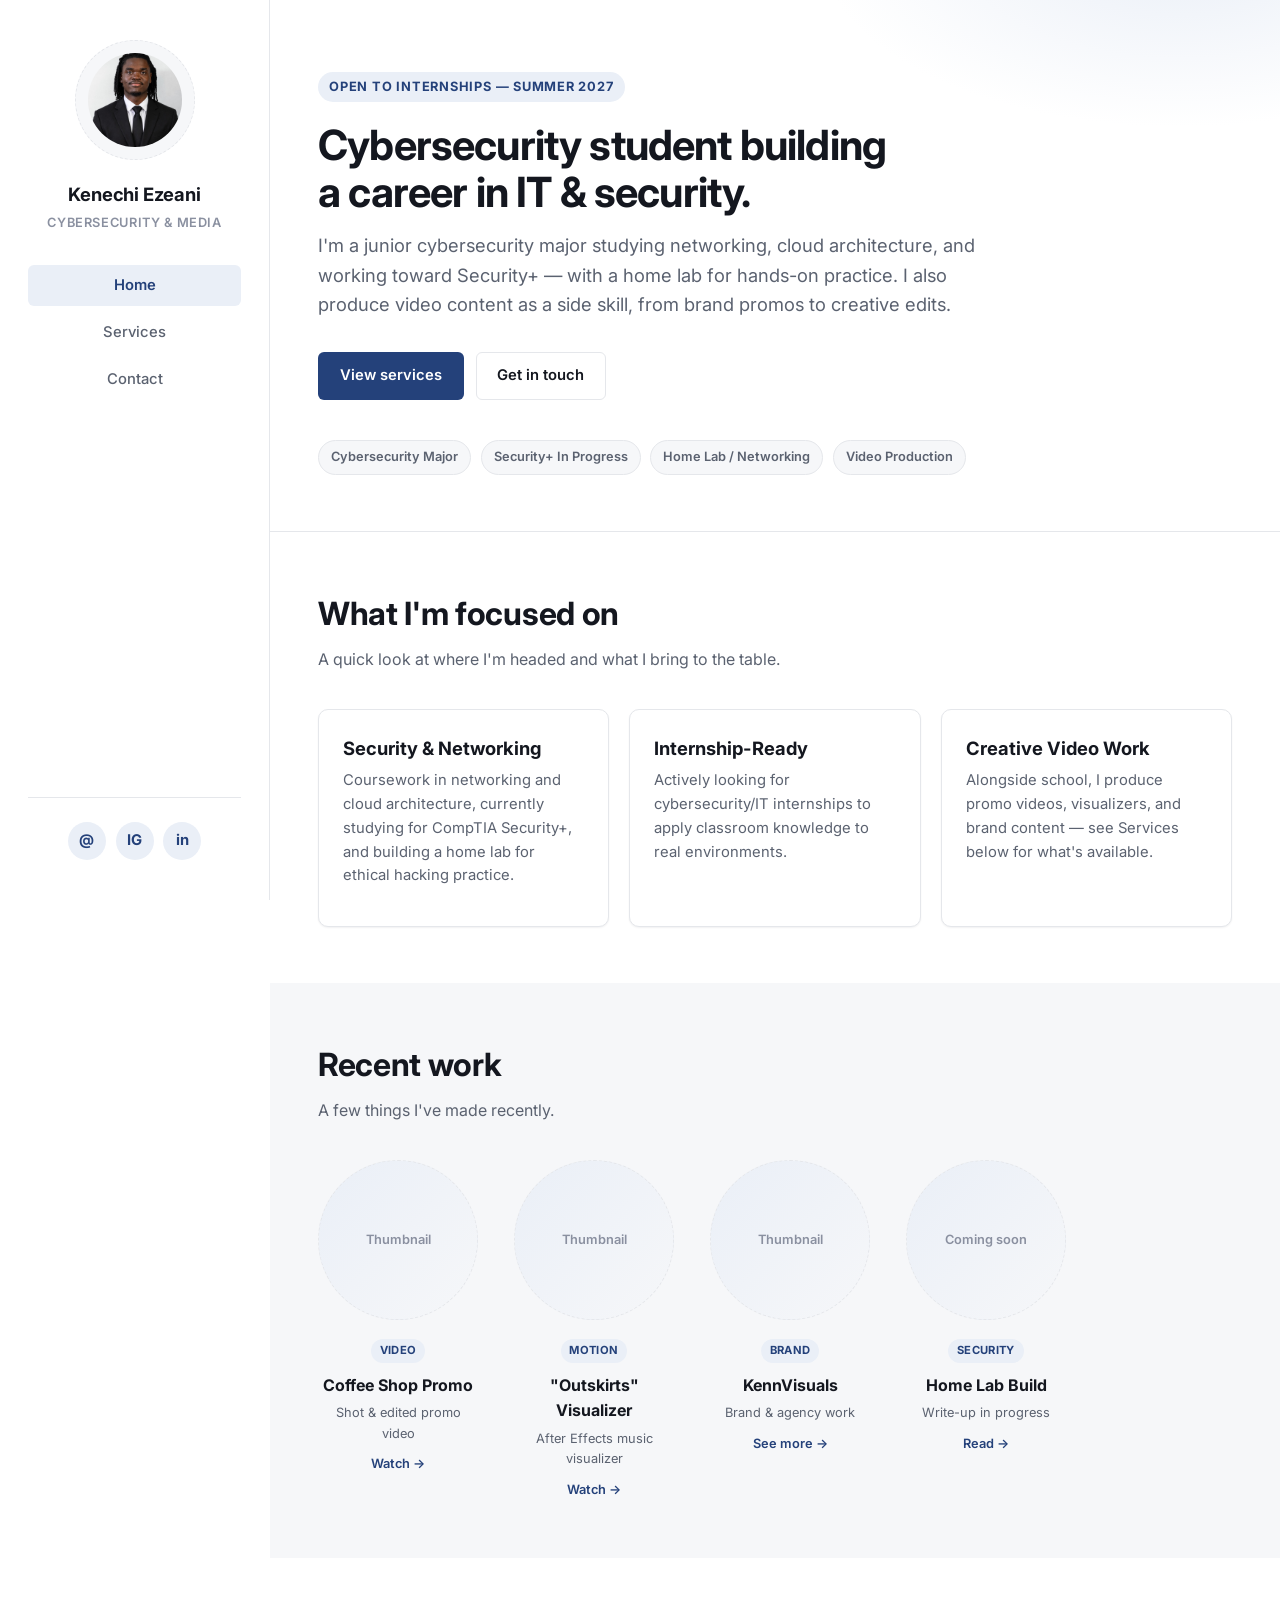
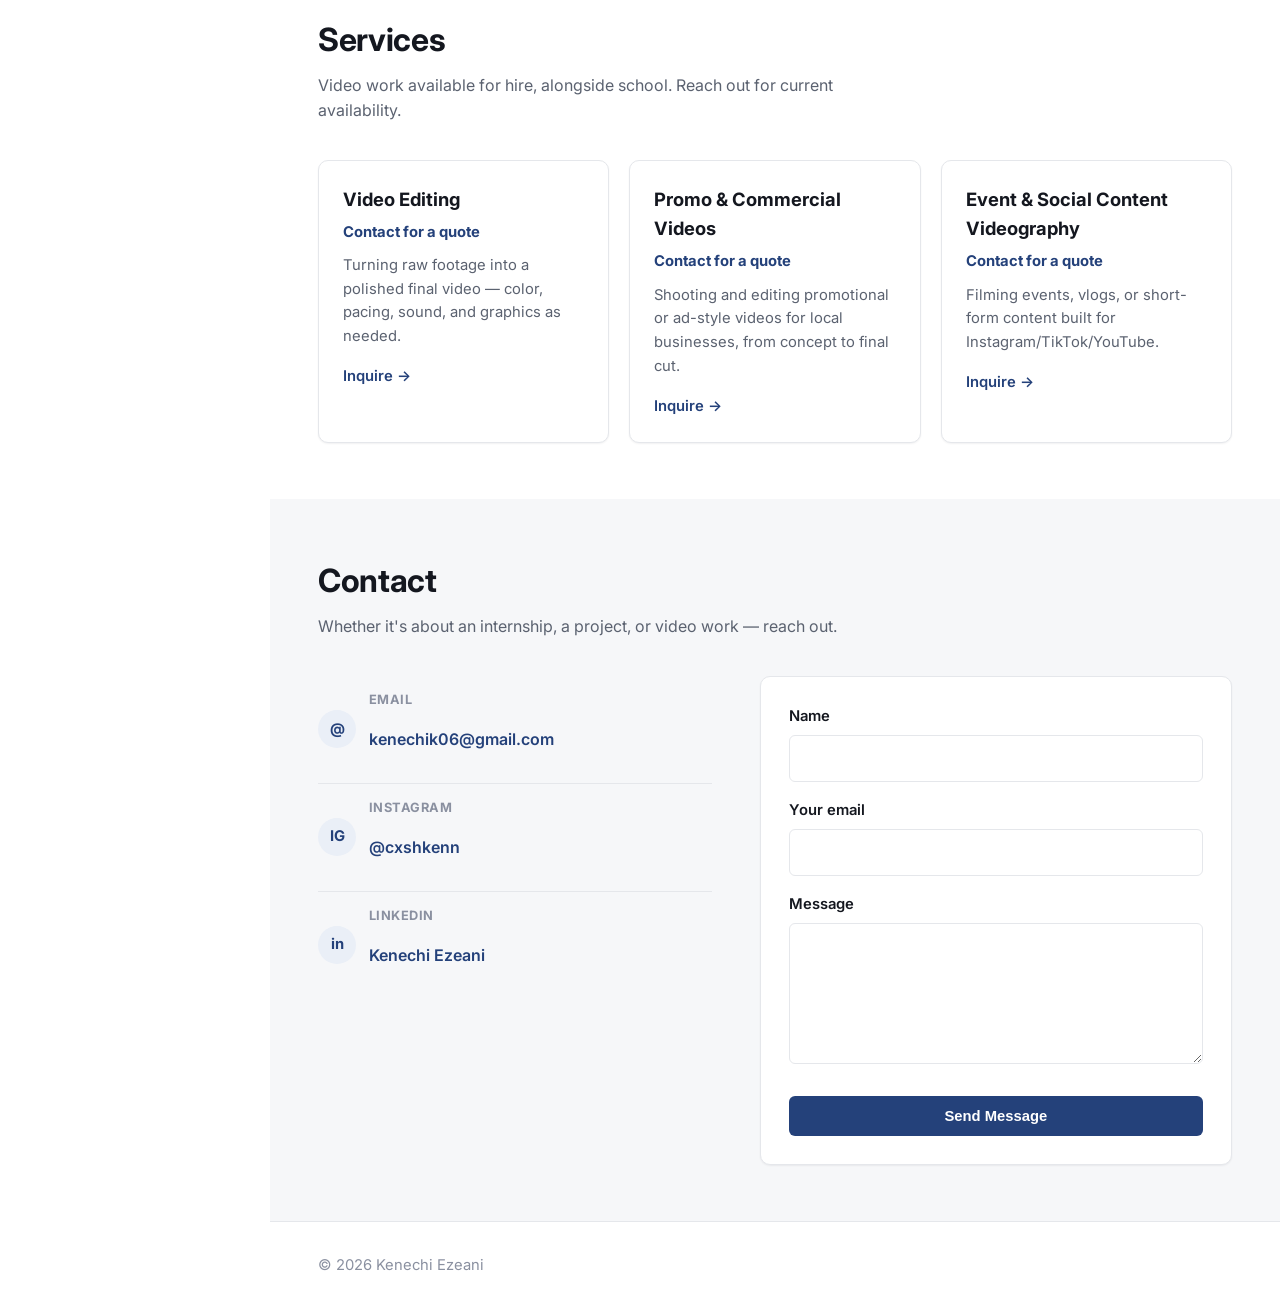
==== commit 2a8545c3: "Add files via upload" ====
--- a/index.html
+++ b/index.html
@@ -15,7 +15,7 @@
 <div class="page">
 
   <aside class="sidebar">
-    <div class="avatar-circle">Photo</div>
+    <div class="avatar-circle"><img src="headshot.jpg" alt="Kenechi Ezeani"></div>
     <h1 class="side-name">Kenechi Ezeani</h1>
     <p class="side-tagline">Cybersecurity &amp; Media</p>
     <nav class="side-nav">
@@ -25,14 +25,15 @@
     </nav>
     <div class="side-social">
       <a href="mailto:kenechik06@gmail.com" title="Email">@</a>
-      <a href="#" title="Instagram">IG</a>
+      <a href="https://www.instagram.com/cxshkenn/" title="Instagram" target="_blank" rel="noopener">IG</a>
+      <a href="https://www.linkedin.com/in/kenechi-ezeani-b2597a3a8/" title="LinkedIn" target="_blank" rel="noopener">in</a>
     </div>
   </aside>
 
   <main class="content">
 
     <section id="home" class="hero">
-      <span class="eyebrow">Open to internships — Fall/Spring</span>
+      <span class="eyebrow">Open to internships — Summer 2027</span>
       <h1>Cybersecurity student building a career in IT &amp; security.</h1>
       <p class="lede">
         I'm a junior cybersecurity major studying networking, cloud architecture, and
@@ -161,7 +162,14 @@
             <div class="contact-icon">IG</div>
             <div>
               <p class="label">Instagram</p>
-              <p class="value"><a href="#">@yourhandle — add link</a></p>
+              <p class="value"><a href="https://www.instagram.com/cxshkenn/" target="_blank" rel="noopener">@cxshkenn</a></p>
+            </div>
+          </div>
+          <div class="contact-method">
+            <div class="contact-icon">in</div>
+            <div>
+              <p class="label">LinkedIn</p>
+              <p class="value"><a href="https://www.linkedin.com/in/kenechi-ezeani-b2597a3a8/" target="_blank" rel="noopener">Kenechi Ezeani</a></p>
             </div>
           </div>
         </div>
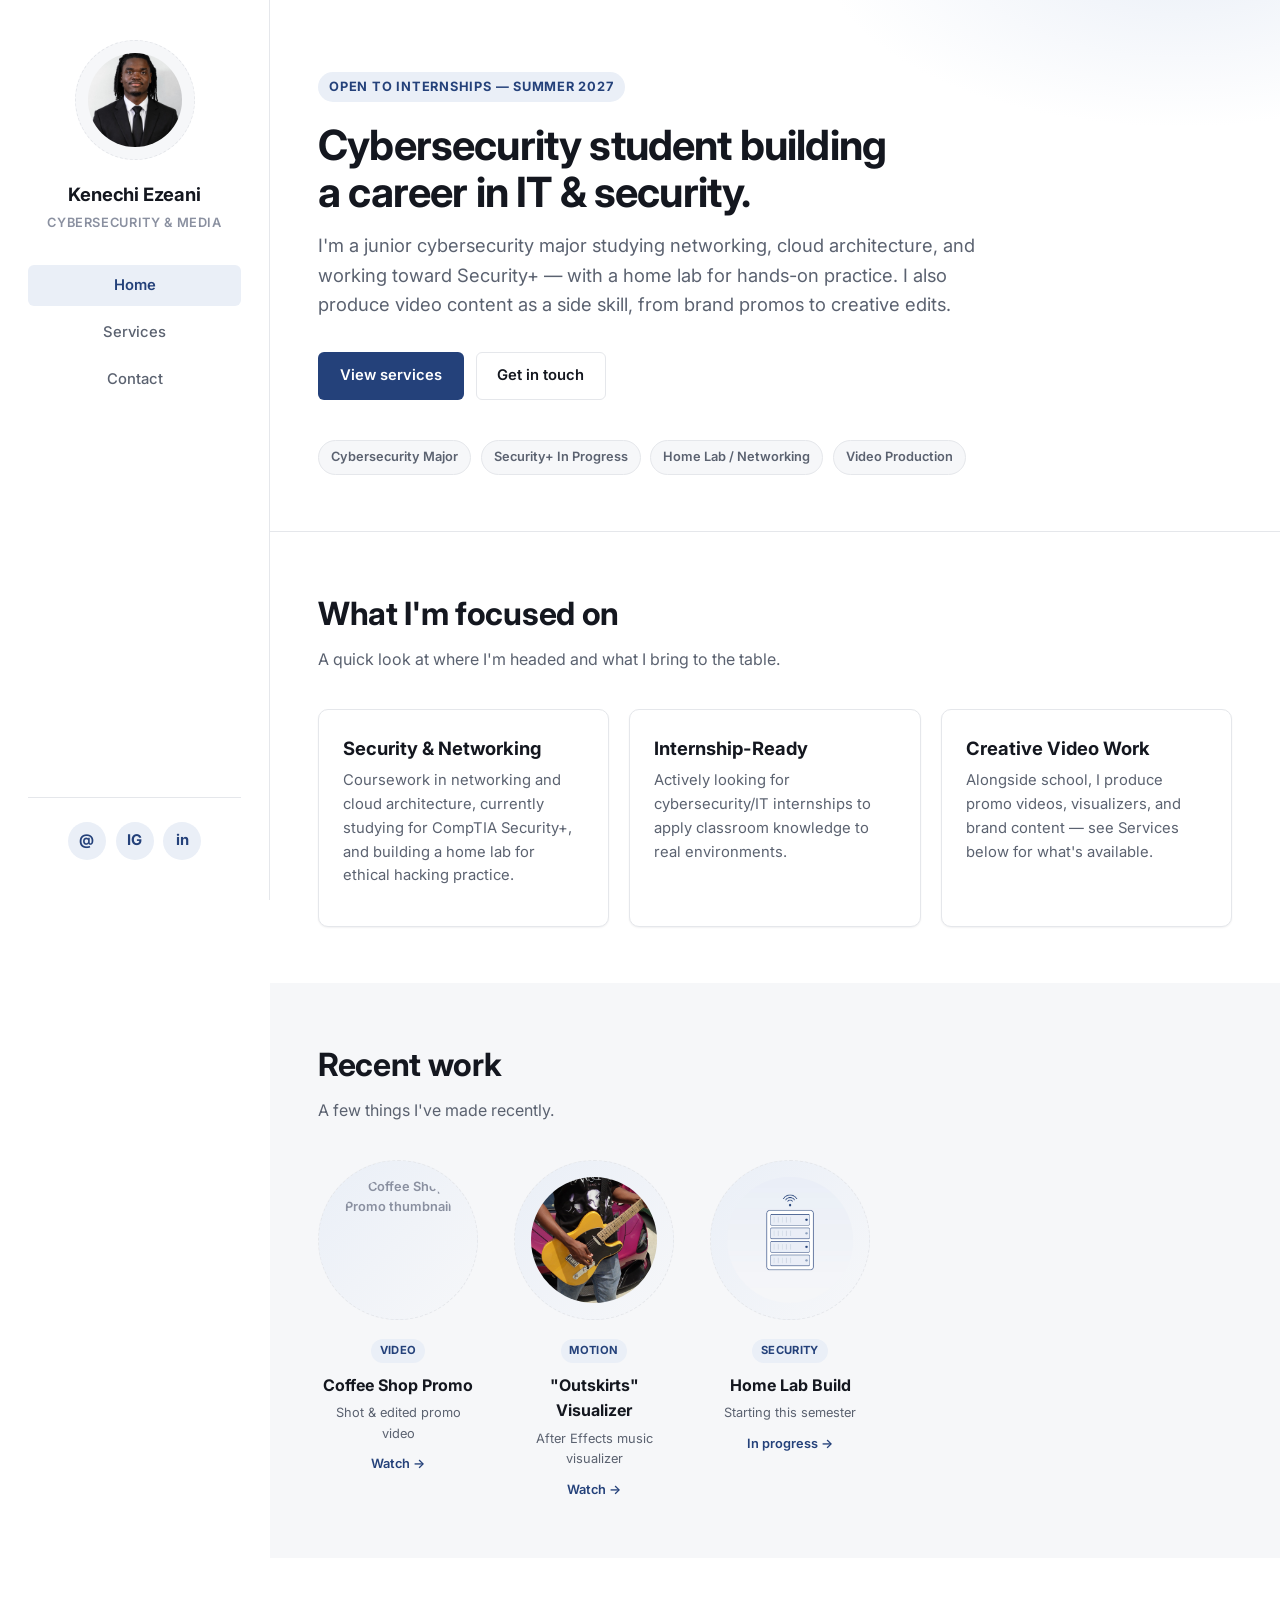
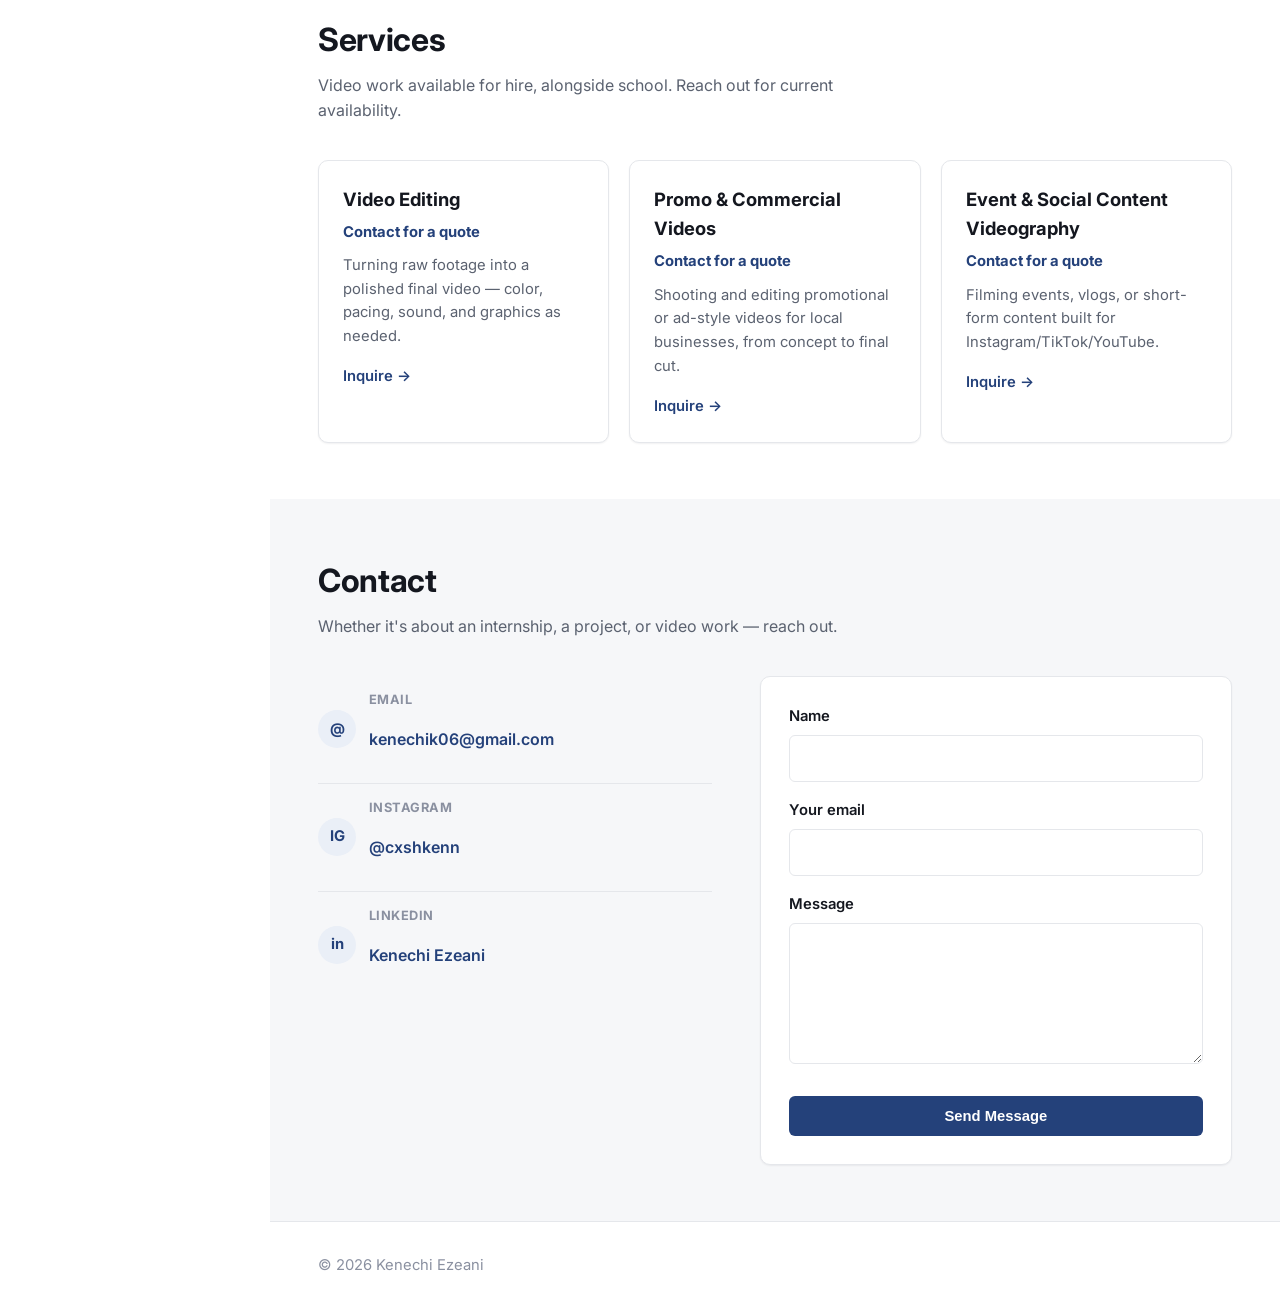
==== commit e9fdaea2: "Add files via upload" ====
--- a/index.html
+++ b/index.html
@@ -83,32 +83,27 @@
       </div>
       <div class="bubble-grid">
         <div class="bubble">
-          <div class="circle">Thumbnail</div>
+          <a href="coffee-promo.mp4" target="_blank" rel="noopener">
+            <div class="circle"><img src="coffee-thumb.jpg" alt="Coffee Shop Promo thumbnail"></div>
+          </a>
           <span class="tag">Video</span>
           <h3>Coffee Shop Promo</h3>
           <p>Shot &amp; edited promo video</p>
-          <a class="card-link" href="#">Watch →</a>
+          <a class="card-link" href="coffee-promo.mp4" target="_blank" rel="noopener">Watch →</a>
         </div>
         <div class="bubble">
-          <div class="circle">Thumbnail</div>
+          <div class="circle"><img src="outskirts-thumb.jpg" alt="Outskirts Visualizer thumbnail"></div>
           <span class="tag">Motion</span>
           <h3>"Outskirts" Visualizer</h3>
           <p>After Effects music visualizer</p>
           <a class="card-link" href="#">Watch →</a>
         </div>
         <div class="bubble">
-          <div class="circle">Thumbnail</div>
-          <span class="tag">Brand</span>
-          <h3>KennVisuals</h3>
-          <p>Brand &amp; agency work</p>
-          <a class="card-link" href="#">See more →</a>
-        </div>
-        <div class="bubble">
-          <div class="circle">Coming soon</div>
+          <div class="circle"><img src="homelab-thumb.jpg" alt="Home Lab Build placeholder graphic"></div>
           <span class="tag">Security</span>
           <h3>Home Lab Build</h3>
-          <p>Write-up in progress</p>
-          <a class="card-link" href="#">Read →</a>
+          <p>Starting this semester</p>
+          <a class="card-link" href="#">In progress →</a>
         </div>
       </div>
     </section>
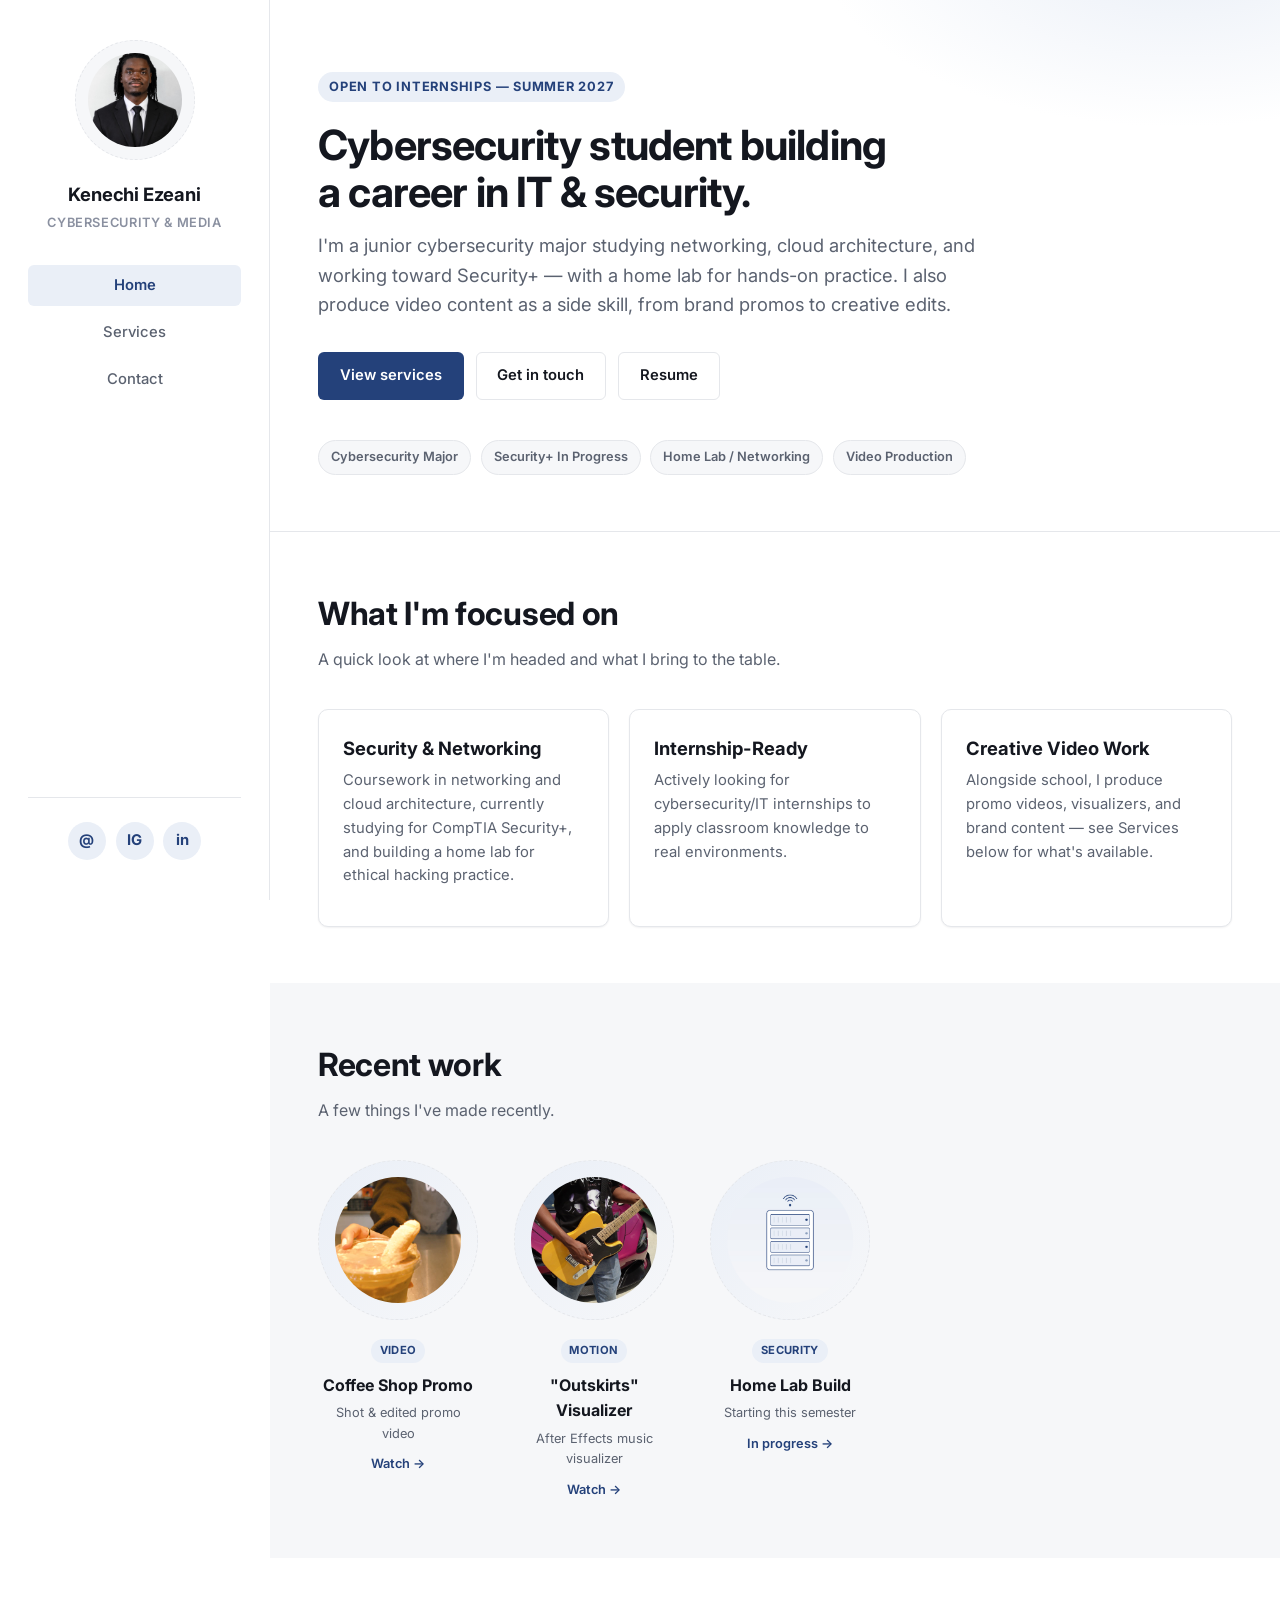
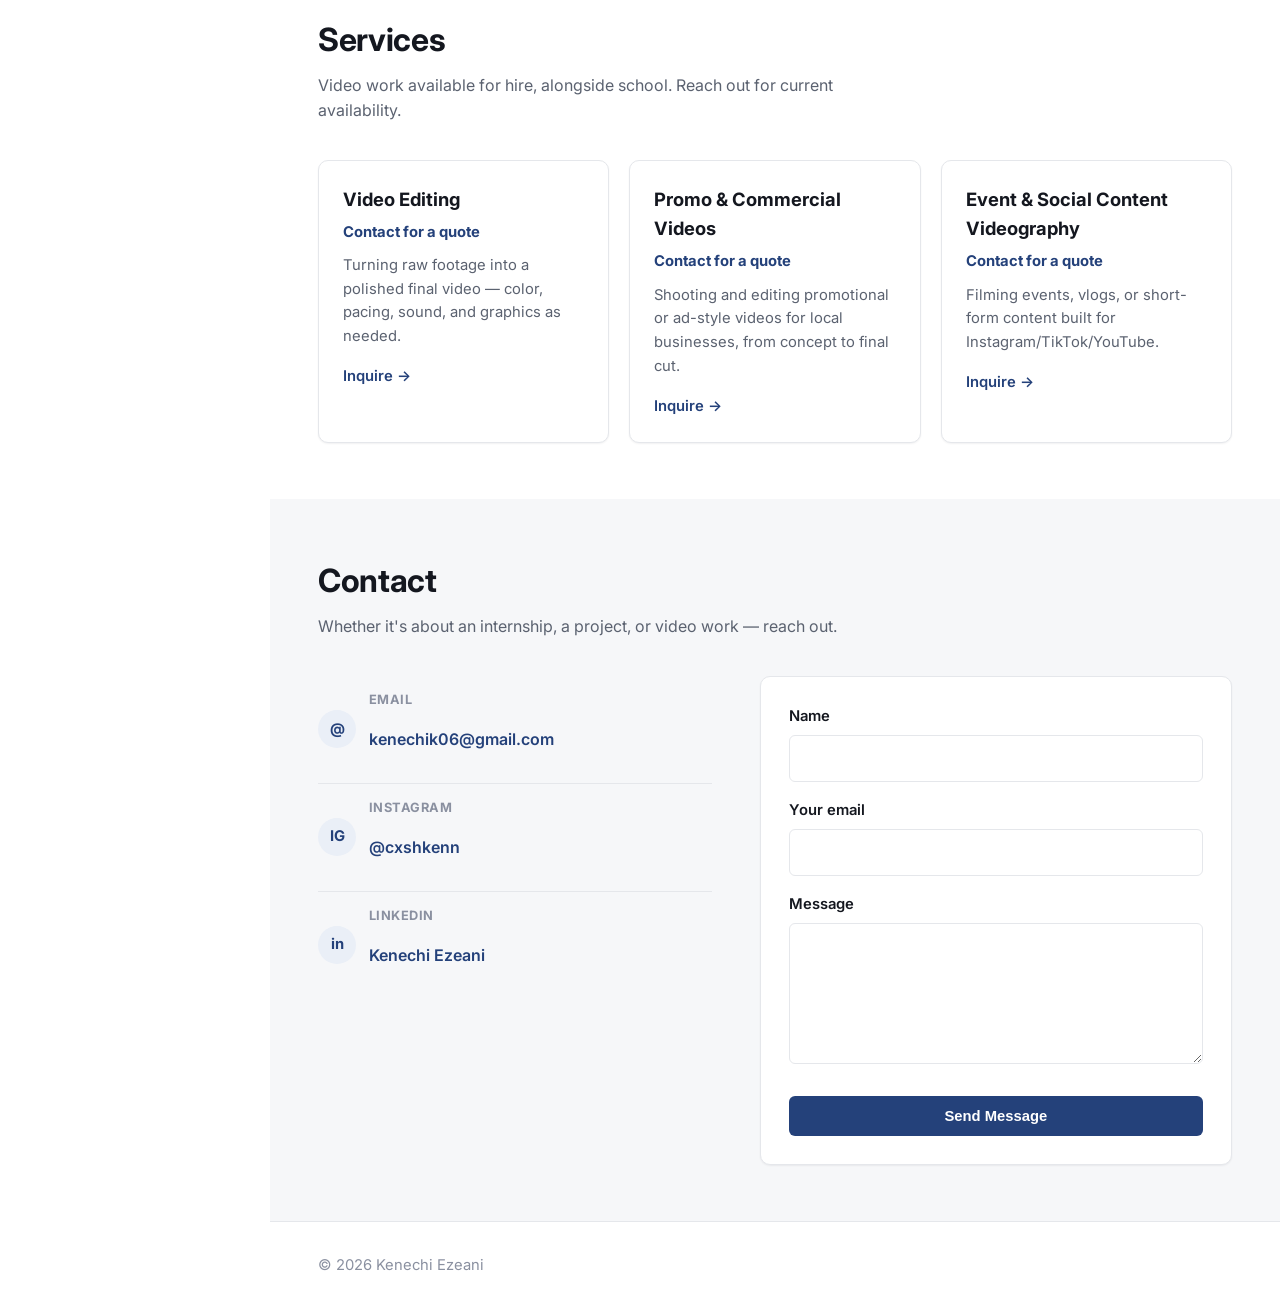
==== commit 86654ec1: "Add files via upload" ====
--- a/index.html
+++ b/index.html
@@ -43,6 +43,7 @@
       <div class="cta-row">
         <a class="btn btn-primary" href="#services">View services</a>
         <a class="btn btn-secondary" href="#contact">Get in touch</a>
+        <a class="btn btn-secondary" href="resume.pdf" target="_blank" rel="noopener">Resume</a>
       </div>
       <div class="badge-row">
         <span class="badge">Cybersecurity Major</span>
